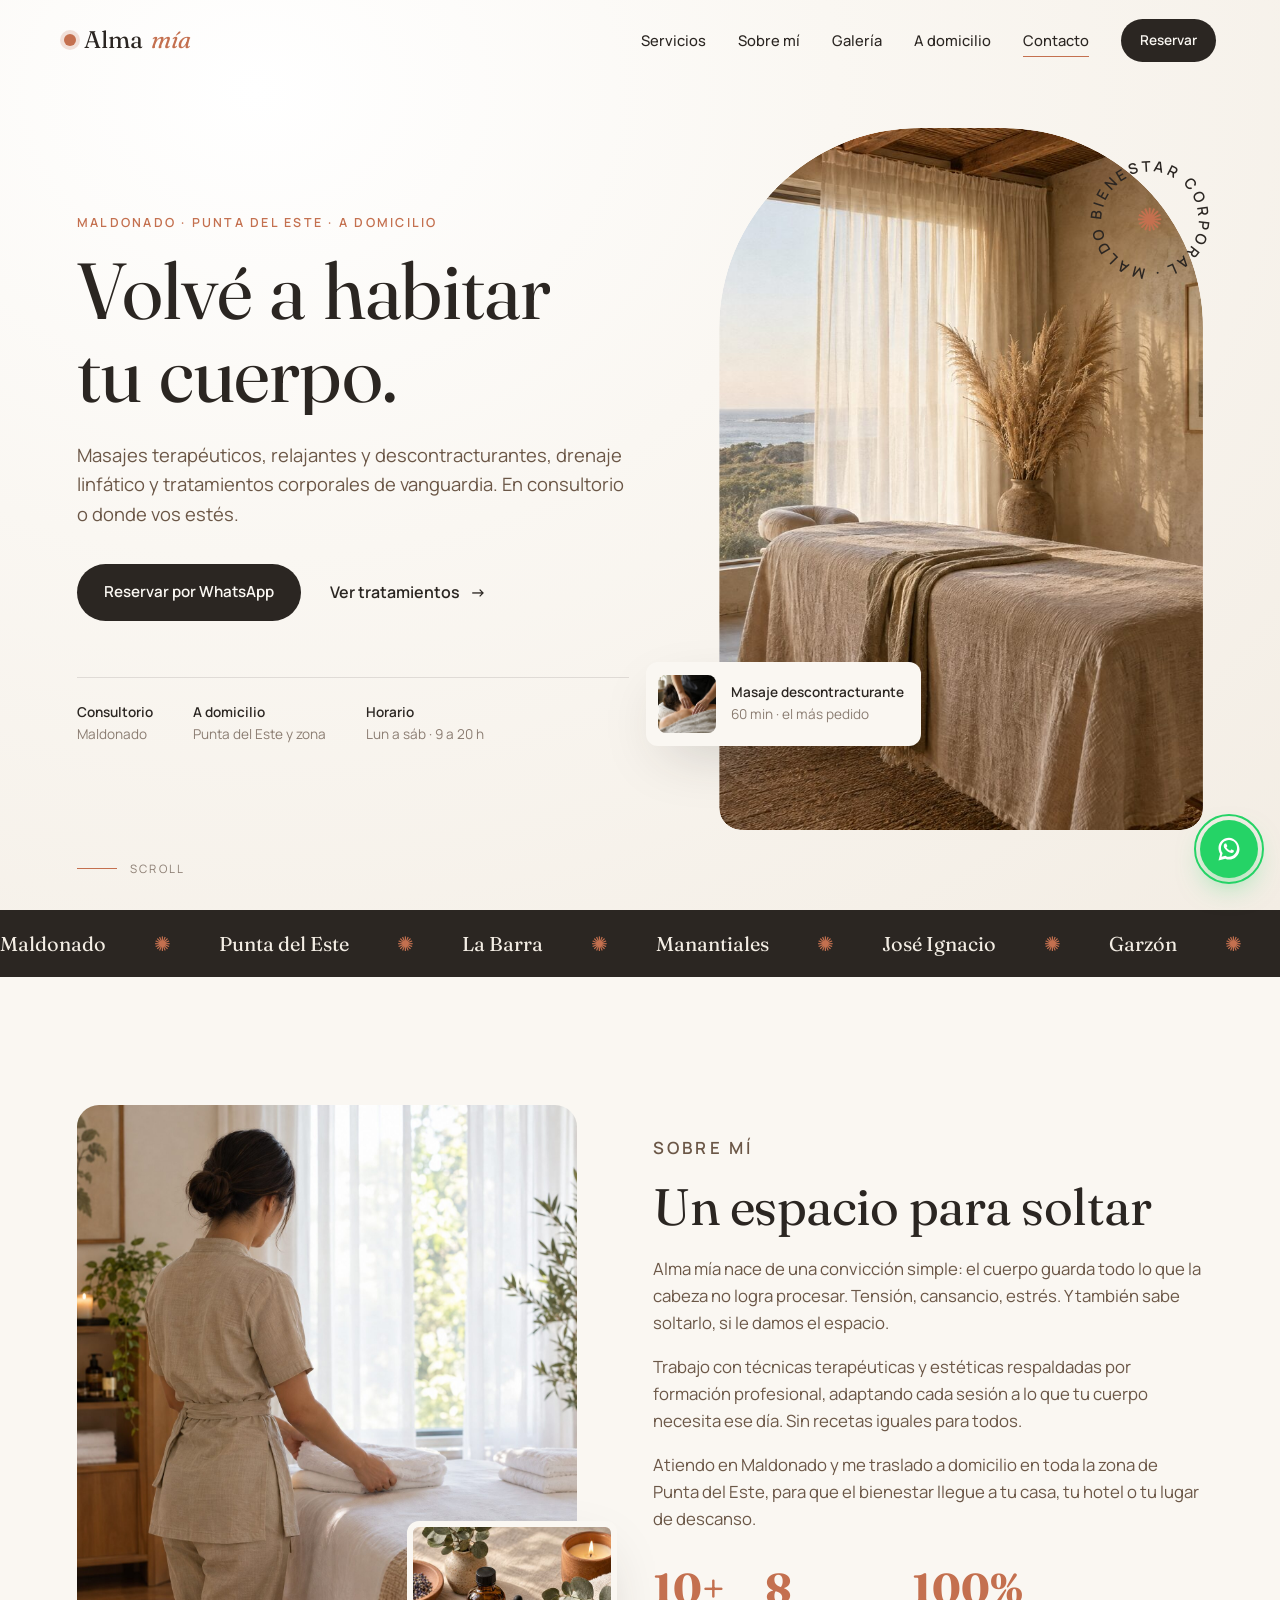
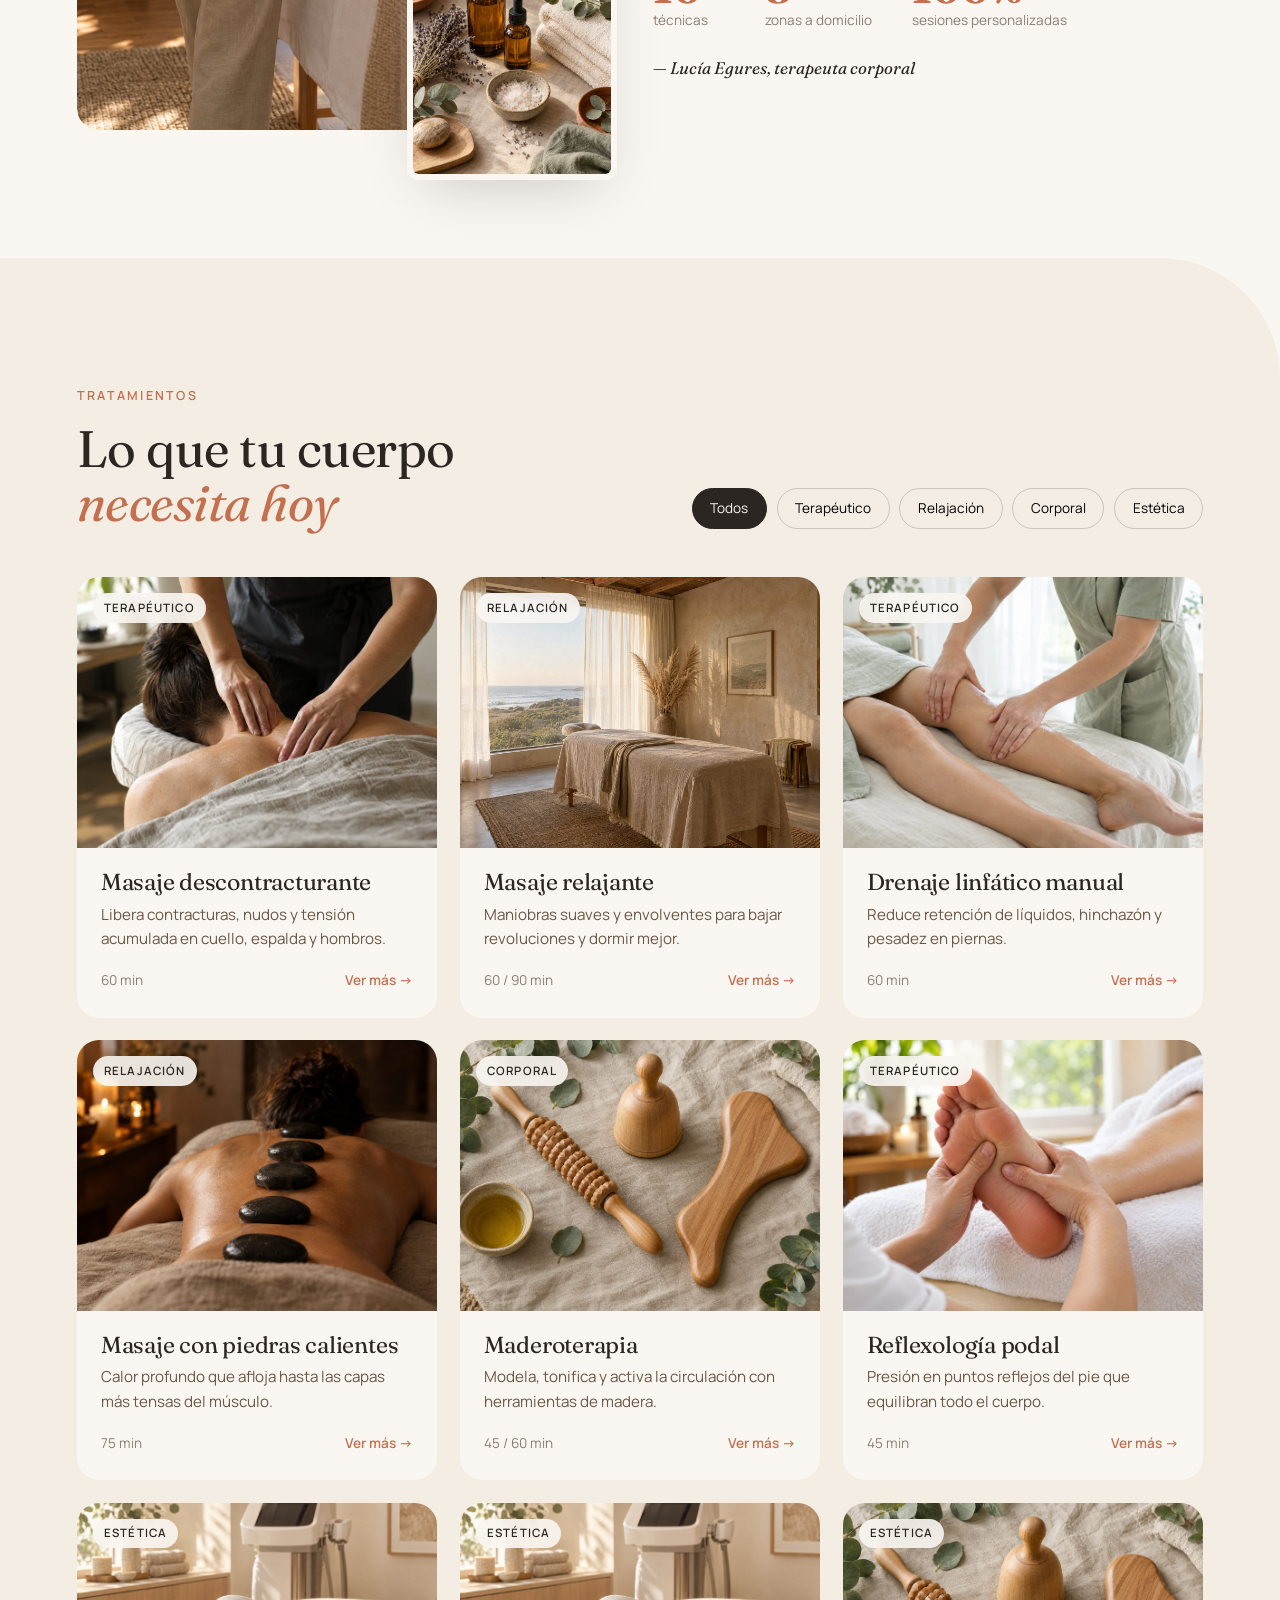
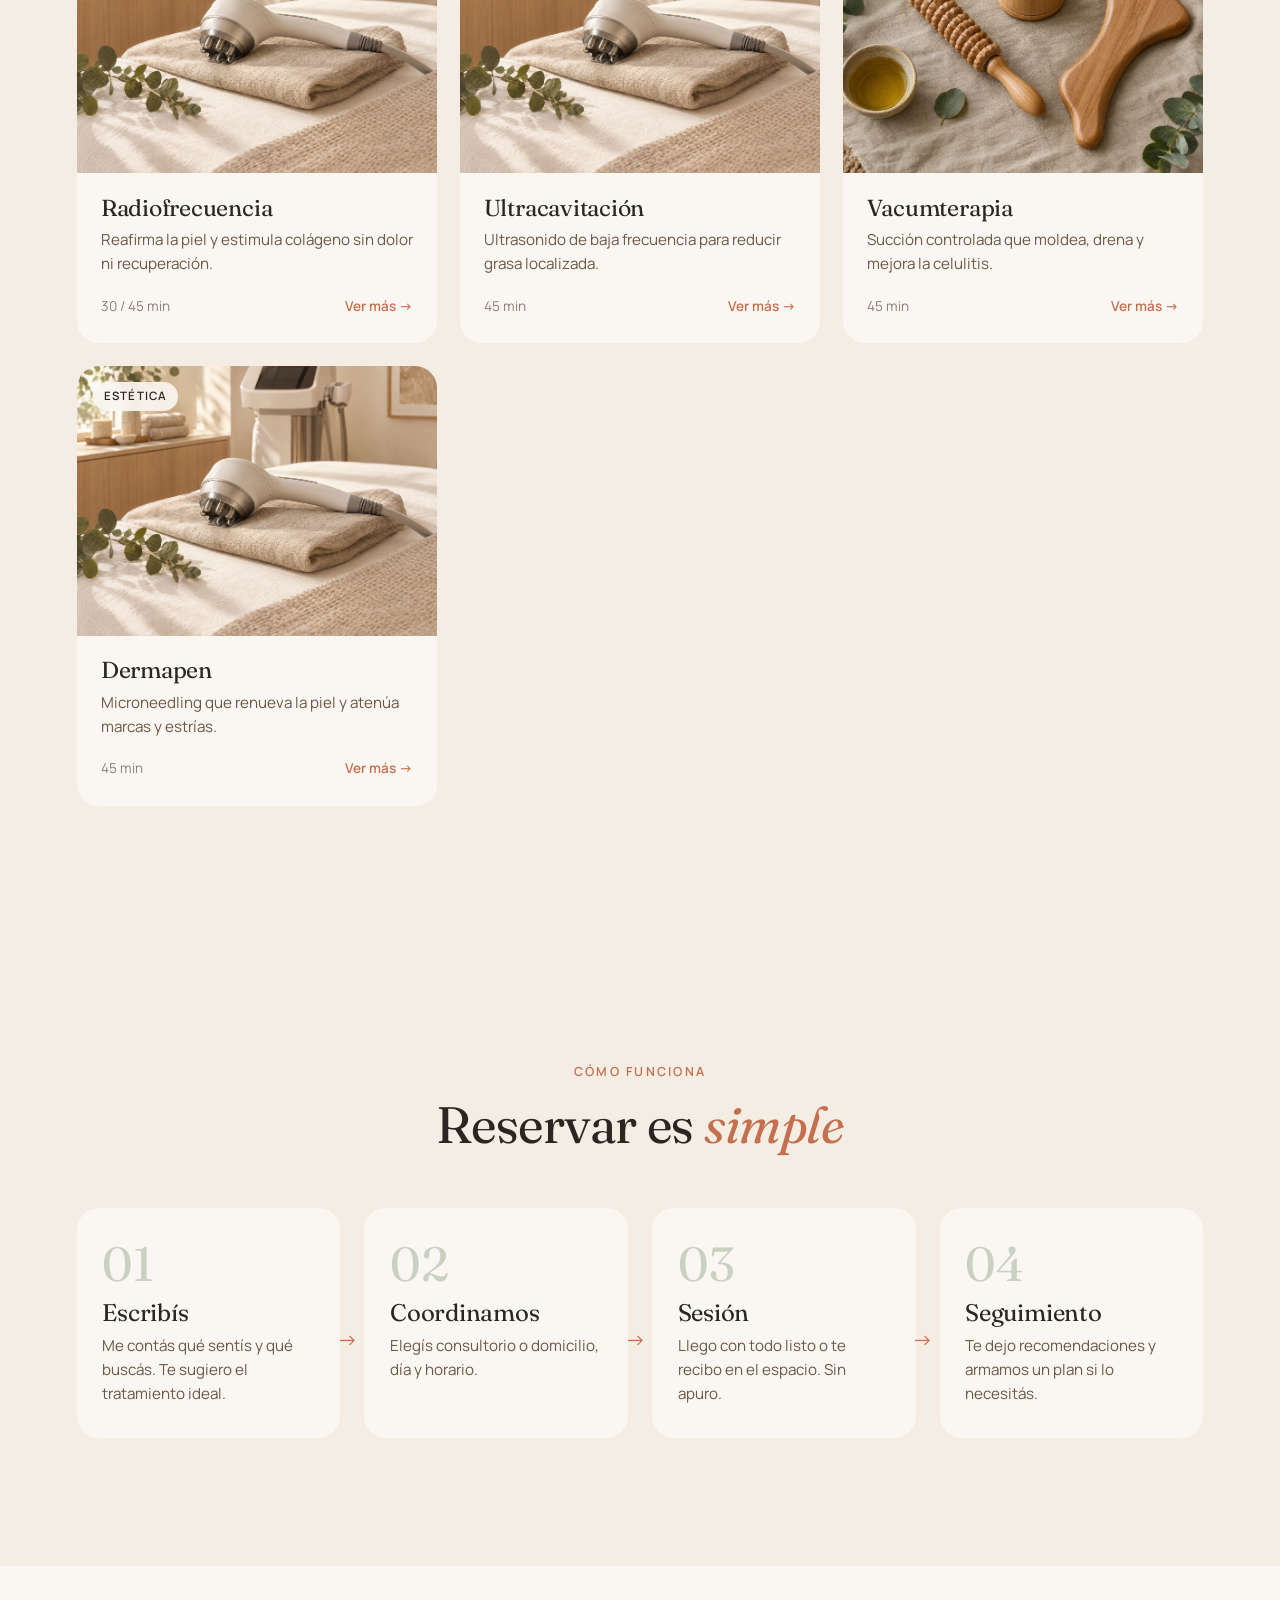
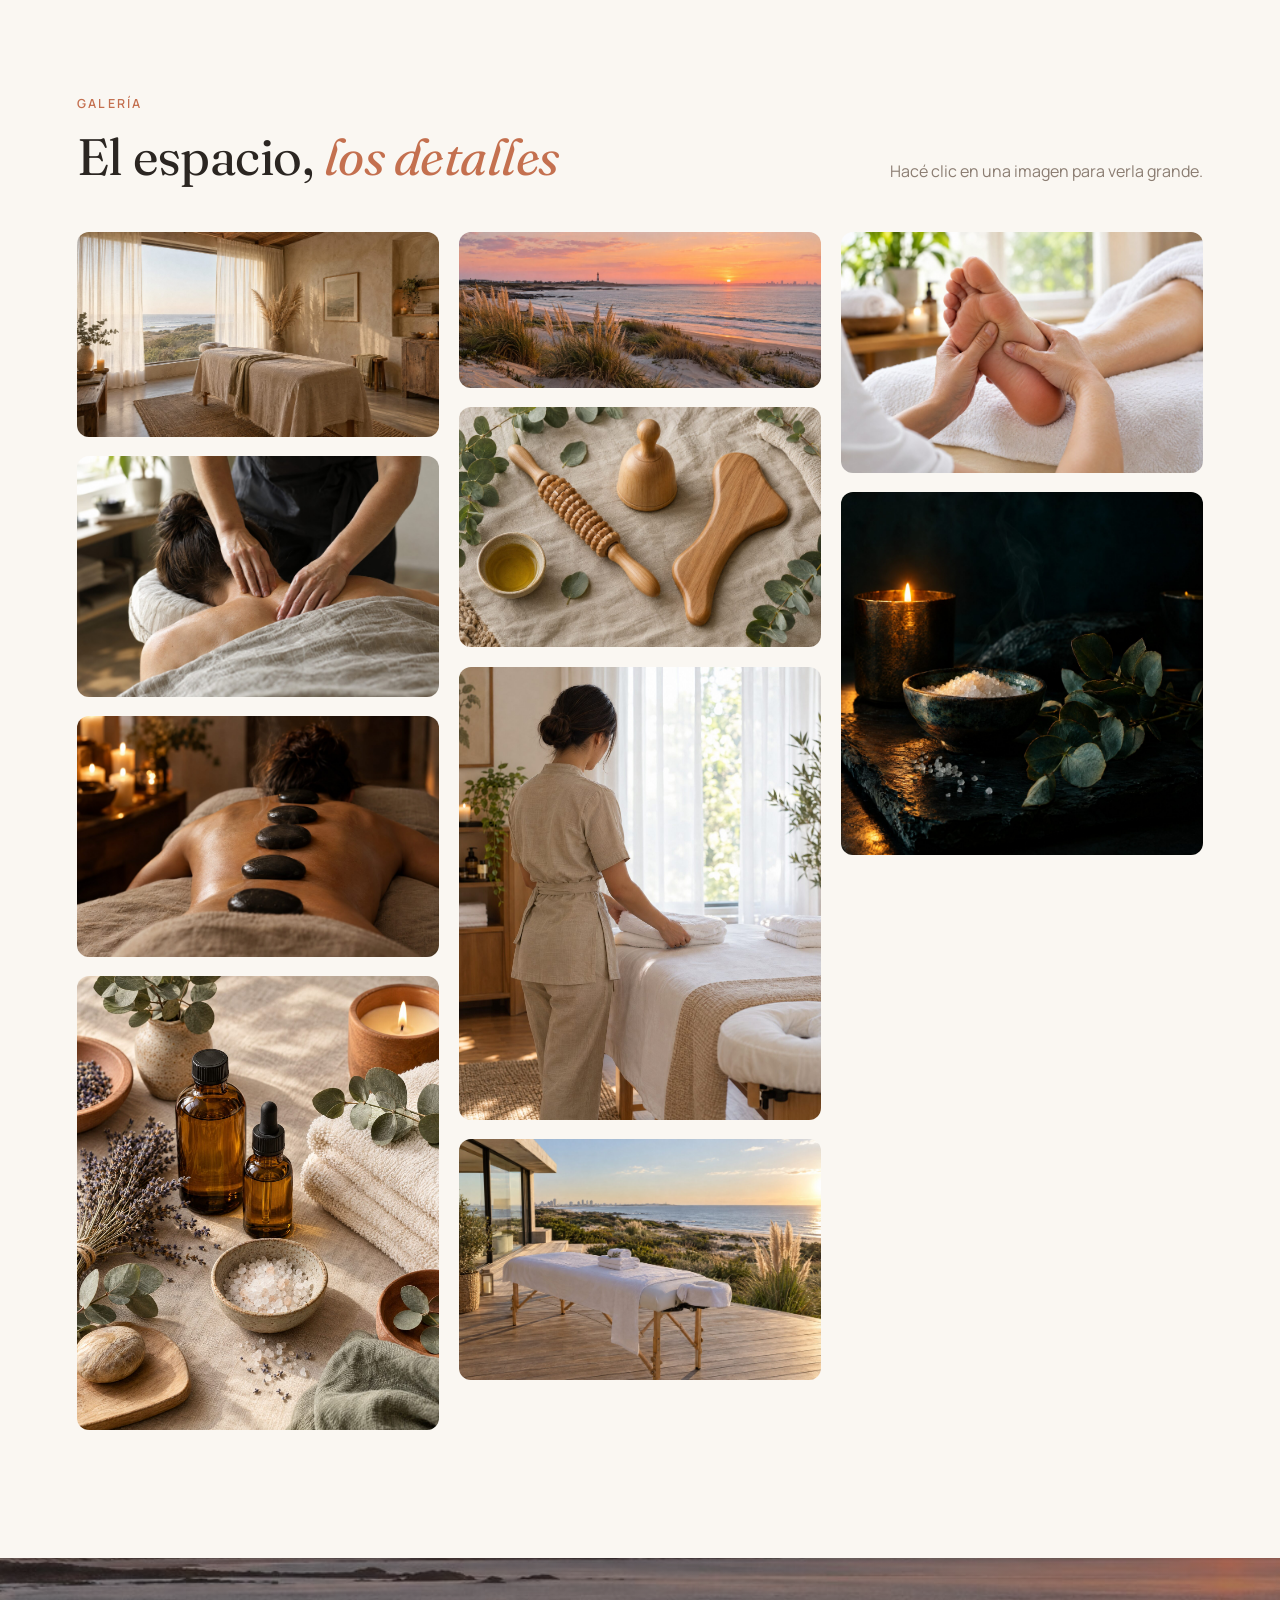
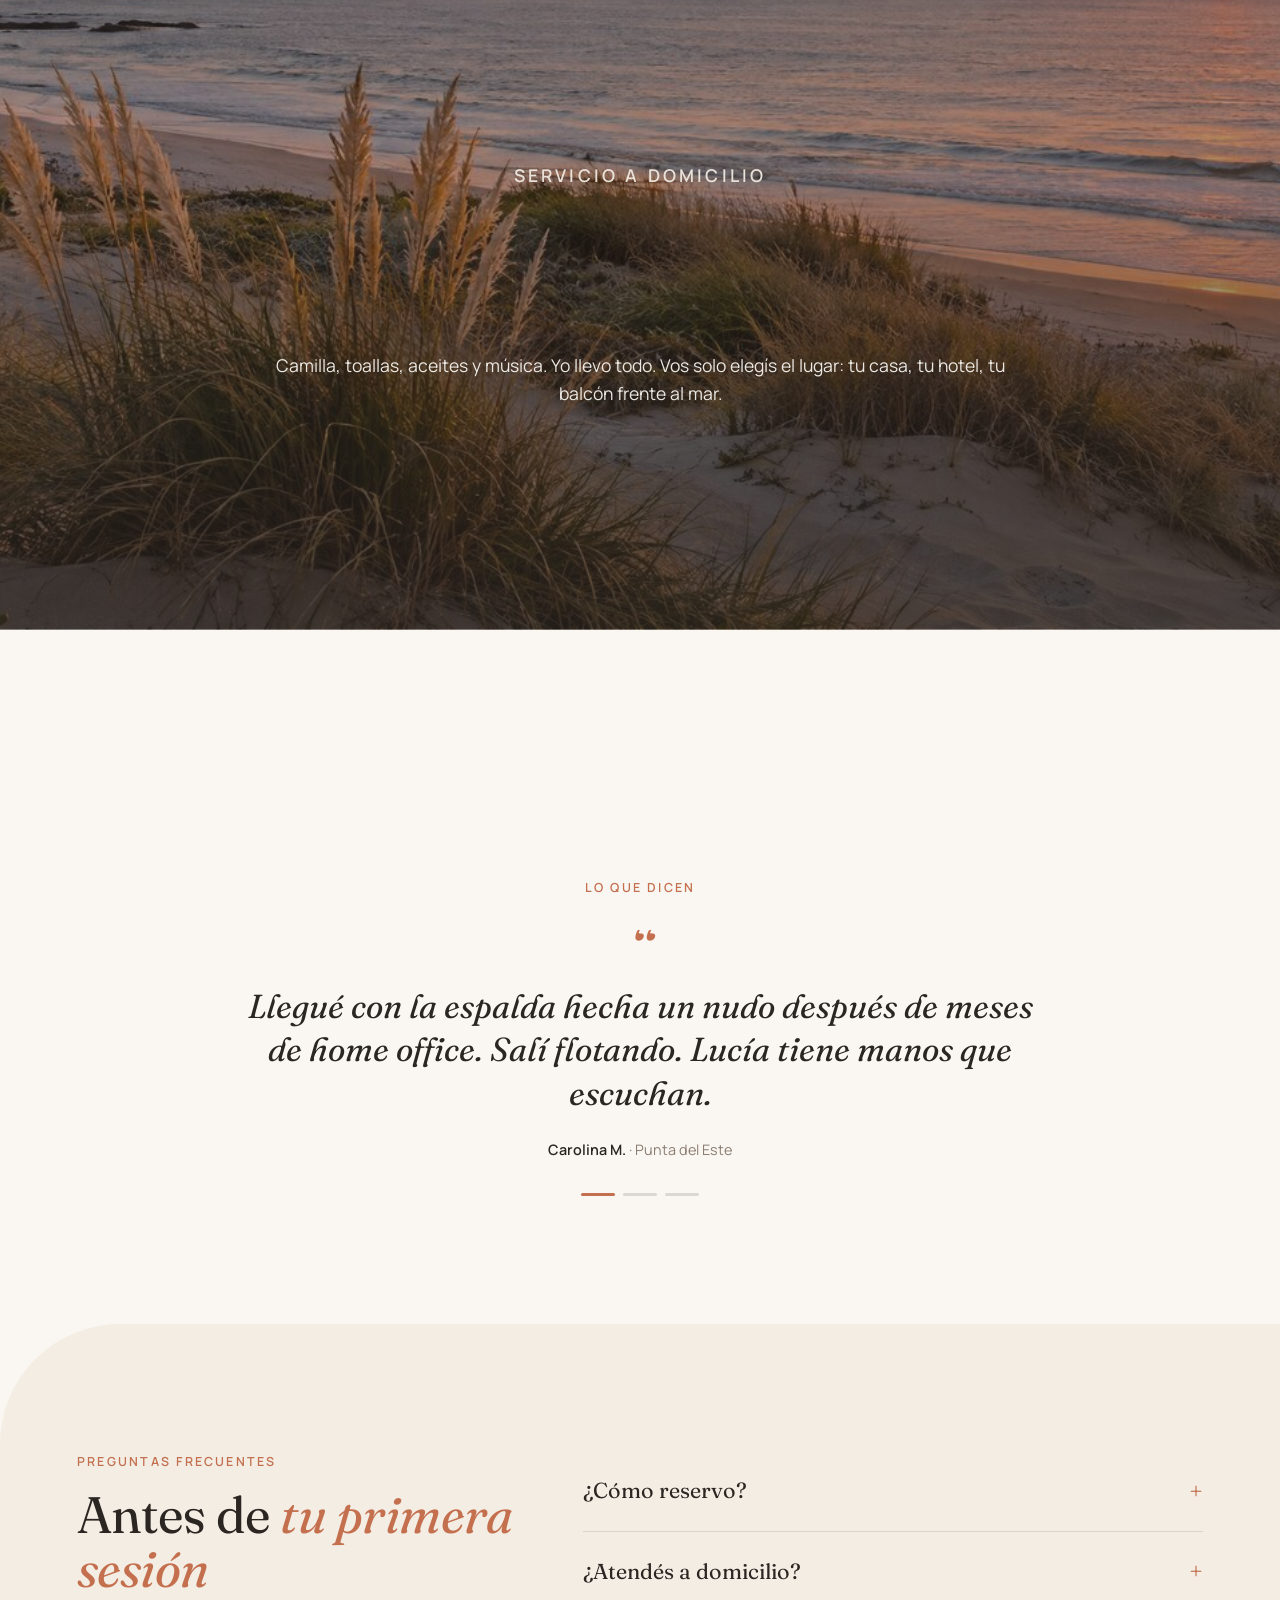
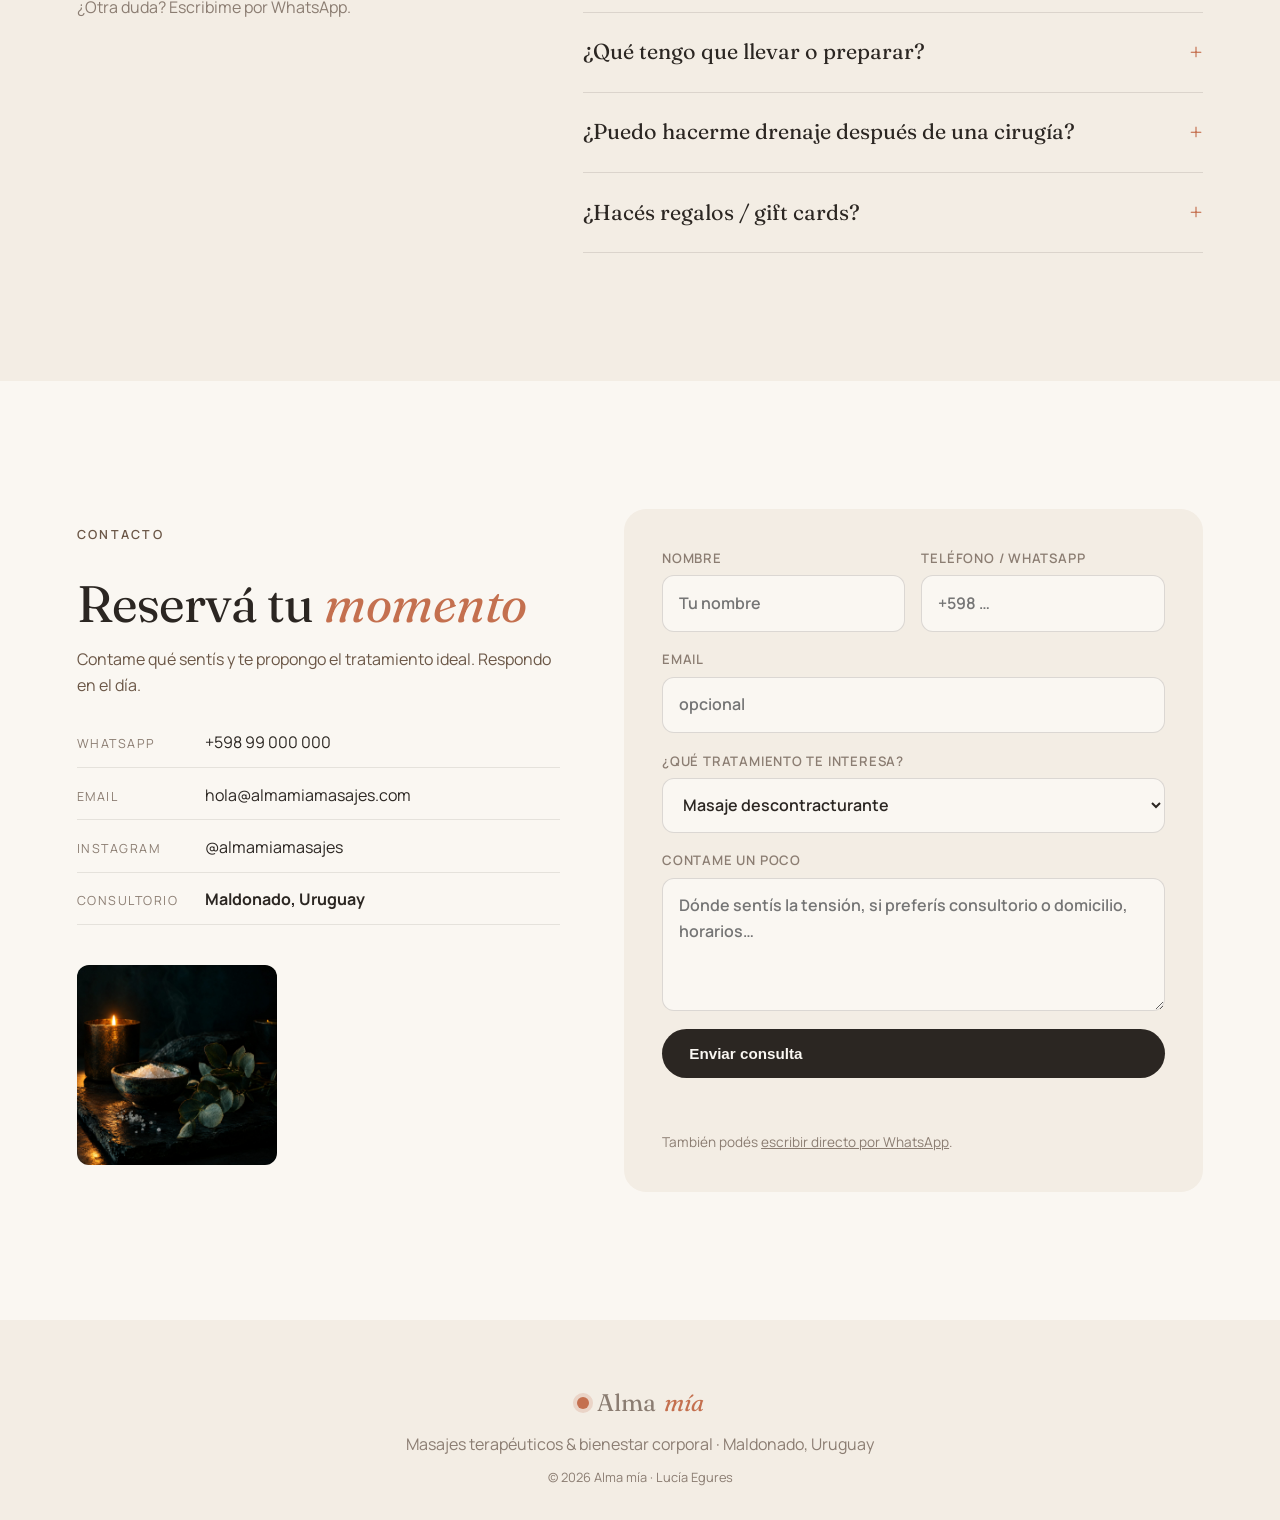
==== v1/index.html @ b92bb2dc "v1 Arena & Sal + lógica compartida Co-Authored-By: Claude Fable 5.1 <noreply@anthropic.com> Claude-S" ====
<!doctype html>
<html lang="es">
<head>
<meta charset="utf-8">
<meta name="viewport" content="width=device-width, initial-scale=1">
<title>Alma mía · Masajes terapéuticos en Maldonado y Punta del Este</title>
<meta name="description" content="Masajes terapéuticos, relajantes y descontracturantes, drenaje linfático, maderoterapia y tratamientos corporales en Maldonado. Atención a domicilio en Punta del Este.">
<meta property="og:title" content="Alma mía · Masajes terapéuticos">
<meta property="og:description" content="Volvé a habitar tu cuerpo. Masajes y bienestar corporal en Maldonado y Punta del Este.">
<meta property="og:image" content="../assets/img/room.jpg">
<link rel="icon" href="data:image/svg+xml,<svg xmlns='http://www.w3.org/2000/svg' viewBox='0 0 32 32'><circle cx='16' cy='16' r='14' fill='%23C4704F'/><path d='M10 20c3-8 9-8 12 0' stroke='%23FAF7F2' stroke-width='2.2' fill='none' stroke-linecap='round'/></svg>">
<link rel="preconnect" href="https://fonts.googleapis.com">
<link rel="preconnect" href="https://fonts.gstatic.com" crossorigin>
<link href="https://fonts.googleapis.com/css2?family=Fraunces:ital,opsz,wght@0,9..144,300;0,9..144,400;0,9..144,500;1,9..144,300;1,9..144,400&family=Manrope:wght@300;400;500;600&display=swap" rel="stylesheet">
<link rel="stylesheet" href="style.css">
</head>
<body>

<!-- ============ NAV ============ -->
<header class="nav" data-nav>
  <a href="#inicio" class="logo"><span class="logo-mark"></span>Alma <em>mía</em></a>
  <nav class="menu" data-menu>
    <a href="#servicios">Servicios</a>
    <a href="#sobre">Sobre mí</a>
    <a href="#galeria">Galería</a>
    <a href="#domicilio">A domicilio</a>
    <a href="#contacto">Contacto</a>
    <a class="btn btn-sm" data-wa>Reservar</a>
  </nav>
  <button class="burger" data-burger aria-label="Menú" aria-expanded="false"><span></span><span></span></button>
</header>

<!-- ============ HERO ============ -->
<section class="hero" id="inicio">
  <div class="hero-text">
    <p class="kicker" data-reveal id="hero-kicker"></p>
    <h1 class="split" id="hero-title"></h1>
    <p class="lead" data-reveal data-delay="400" id="hero-sub"></p>
    <div class="hero-cta" data-reveal data-delay="550">
      <a class="btn" data-wa>Reservar por WhatsApp</a>
      <a class="link-arrow" href="#servicios">Ver tratamientos</a>
    </div>
    <div class="hero-meta" data-reveal data-delay="700">
      <div><strong>Consultorio</strong><span>Maldonado</span></div>
      <div><strong>A domicilio</strong><span>Punta del Este y zona</span></div>
      <div><strong>Horario</strong><span>Lun a sáb · 9 a 20 h</span></div>
    </div>
  </div>
  <div class="hero-visual">
    <div class="hero-img" data-parallax="0.12"><img src="../assets/img/room.jpg" alt="Sala de masajes con luz natural"></div>
    <div class="hero-card" data-parallax="-0.08">
      <img src="../assets/img/hands-sm.jpg" alt="">
      <div><b>Masaje descontracturante</b><span>60 min · el más pedido</span></div>
    </div>
    <div class="hero-badge" data-parallax="0.2">
      <svg viewBox="0 0 100 100"><path id="circ" d="M50,50 m-38,0 a38,38 0 1,1 76,0 a38,38 0 1,1 -76,0" fill="none"/><text><textPath href="#circ">bienestar corporal · maldonado · punta del este · </textPath></text></svg>
      <span>✺</span>
    </div>
  </div>
  <a href="#zonas" class="scroll-hint"><span></span>scroll</a>
</section>

<!-- ============ MARQUEE ZONAS ============ -->
<div class="marquee" id="zonas" aria-hidden="true"><div class="track" id="marquee-track"></div></div>

<!-- ============ SOBRE ============ -->
<section class="about section" id="sobre">
  <div class="about-img" data-reveal>
    <img src="../assets/img/therapist.jpg" alt="Lucía preparando la sesión">
    <figure class="about-mini" data-reveal data-delay="200"><img src="../assets/img/oils-sm.jpg" alt=""></figure>
  </div>
  <div class="about-text">
    <p class="kicker" data-reveal>Sobre mí</p>
    <h2 data-reveal id="about-title"></h2>
    <div id="about-body"></div>
    <div class="stats" id="about-stats"></div>
    <p class="sign" data-reveal>— Lucía Egures, terapeuta corporal</p>
  </div>
</section>

<!-- ============ SERVICIOS ============ -->
<section class="services section" id="servicios">
  <div class="section-head">
    <div>
      <p class="kicker" data-reveal>Tratamientos</p>
      <h2 data-reveal>Lo que tu cuerpo<br><em>necesita hoy</em></h2>
    </div>
    <div class="chips" id="chips" data-reveal></div>
  </div>
  <div class="grid" id="services-grid"></div>
</section>

<!-- ============ PROCESO ============ -->
<section class="process section">
  <p class="kicker center" data-reveal>Cómo funciona</p>
  <h2 class="center" data-reveal>Reservar es <em>simple</em></h2>
  <ol class="steps" id="steps"></ol>
</section>

<!-- ============ GALERÍA ============ -->
<section class="gallery section" id="galeria">
  <div class="section-head">
    <div>
      <p class="kicker" data-reveal>Galería</p>
      <h2 data-reveal>El espacio, <em>los detalles</em></h2>
    </div>
    <p class="muted" data-reveal>Hacé clic en una imagen para verla grande.</p>
  </div>
  <div class="masonry" id="masonry"></div>
</section>

<!-- ============ DOMICILIO ============ -->
<section class="home section-full" id="domicilio">
  <div class="home-bg" data-parallax="0.25"><img src="../assets/img/coast.jpg" alt=""></div>
  <div class="home-content">
    <p class="kicker light" data-reveal>Servicio a domicilio</p>
    <h2 data-reveal>El bienestar<br>llega a tu puerta</h2>
    <p data-reveal data-delay="150">Camilla, toallas, aceites y música. Yo llevo todo. Vos solo elegís el lugar: tu casa, tu hotel, tu balcón frente al mar.</p>
    <ul class="zones" id="zones"></ul>
    <a class="btn btn-light" data-reveal data-delay="300" data-wa="Hola Lucía, quiero coordinar una sesión a domicilio.">Coordinar a domicilio</a>
  </div>
</section>

<!-- ============ TESTIMONIOS ============ -->
<section class="testi section">
  <p class="kicker center" data-reveal>Lo que dicen</p>
  <div class="testi-slider" id="testi">
    <div class="testi-track"></div>
    <div class="testi-dots"></div>
  </div>
</section>

<!-- ============ FAQ ============ -->
<section class="faq section">
  <div class="faq-head">
    <p class="kicker" data-reveal>Preguntas frecuentes</p>
    <h2 data-reveal>Antes de <em>tu primera sesión</em></h2>
    <p class="muted" data-reveal>¿Otra duda? <a data-wa>Escribime por WhatsApp</a>.</p>
  </div>
  <div class="accordion" id="faq"></div>
</section>

<!-- ============ CONTACTO ============ -->
<section class="contact section" id="contacto">
  <div class="contact-info">
    <p class="kicker" data-reveal>Contacto</p>
    <h2 data-reveal>Reservá tu <em>momento</em></h2>
    <p data-reveal>Contame qué sentís y te propongo el tratamiento ideal. Respondo en el día.</p>
    <ul class="contact-list" data-reveal>
      <li><span>WhatsApp</span><a data-tel></a></li>
      <li><span>Email</span><a data-mail></a></li>
      <li><span>Instagram</span><a data-ig>@almamiamasajes</a></li>
      <li><span>Consultorio</span><b>Maldonado, Uruguay</b></li>
    </ul>
    <img class="contact-img" src="../assets/img/candle.jpg" alt="" data-reveal>
  </div>
  <form class="form" data-form data-reveal novalidate>
    <div class="row">
      <label>Nombre<input name="nombre" required placeholder="Tu nombre"></label>
      <label>Teléfono / WhatsApp<input name="telefono" required placeholder="+598 …"></label>
    </div>
    <label>Email<input name="email" type="email" placeholder="opcional"></label>
    <label>¿Qué tratamiento te interesa?<select name="servicio"></select></label>
    <label>Contame un poco<textarea name="mensaje" rows="4" placeholder="Dónde sentís la tensión, si preferís consultorio o domicilio, horarios…"></textarea></label>
    <input type="checkbox" name="botcheck" class="hidden" tabindex="-1" autocomplete="off">
    <button class="btn" type="submit">Enviar consulta</button>
    <p class="form-status" data-status></p>
    <p class="form-note">También podés <a data-wa>escribir directo por WhatsApp</a>.</p>
  </form>
</section>

<footer class="footer">
  <a href="#inicio" class="logo"><span class="logo-mark"></span>Alma <em>mía</em></a>
  <p>Masajes terapéuticos & bienestar corporal · Maldonado, Uruguay</p>
  <p class="small">© <span data-year></span> Alma mía · Lucía Egures</p>
</footer>

<!-- Modal servicio -->
<div class="modal" id="modal" aria-hidden="true">
  <div class="modal-box">
    <button class="modal-close" aria-label="Cerrar">&times;</button>
    <img id="m-img" alt="">
    <div class="modal-body">
      <p class="kicker" id="m-cat"></p>
      <h3 id="m-name"></h3>
      <p id="m-long"></p>
      <p class="muted" id="m-dur"></p>
      <a class="btn" id="m-wa" target="_blank" rel="noopener">Reservar este tratamiento</a>
    </div>
  </div>
</div>

<script>window.ALMA_BASE = "../";</script>
<script src="../shared/content.js"></script>
<script src="../shared/common.js"></script>
<script src="app.js"></script>
</body>
</html>
---- v1/style.css ----
/* ===== ALMA MÍA · v1 "Arena & Sal" · cálido, orgánico, editorial ===== */
:root{
  --sand:#F3EDE4; --cream:#FAF7F2; --paper:#EFE6D9;
  --terra:#C4704F; --terra-d:#A85A3C; --sage:#7E8F7A; --sage-l:#C9D1C2;
  --ink:#2B2622; --brown:#6B5747; --muted:#8B7D72;
  --serif:"Fraunces",Georgia,serif; --sans:"Manrope",system-ui,sans-serif;
  --r:22px; --r-sm:12px; --shadow:0 20px 60px -20px rgba(43,38,34,.25);
  --ease:cubic-bezier(.22,1,.36,1);
}
*{box-sizing:border-box;margin:0;padding:0}
html{scroll-behavior:smooth}
body{font-family:var(--sans);color:var(--ink);background:var(--cream);line-height:1.6;font-weight:400;-webkit-font-smoothing:antialiased;overflow-x:hidden}
body.no-scroll{overflow:hidden}
img{display:block;max-width:100%}
a{color:inherit;text-decoration:none}
h1,h2,h3{font-family:var(--serif);font-weight:400;line-height:1.05;letter-spacing:-.01em}
h1{font-size:clamp(2.6rem,6.2vw,5.4rem)}
h2{font-size:clamp(2rem,4vw,3.4rem)}
h3{font-size:1.5rem}
em{font-style:italic;color:var(--terra)}
.kicker{font-size:.78rem;letter-spacing:.18em;text-transform:uppercase;color:var(--terra);font-weight:600;margin-bottom:1rem}
.kicker.light{color:var(--sand)}
.center{text-align:center}
.muted{color:var(--muted)}
.hidden{display:none!important}
.section{padding:clamp(5rem,10vw,9rem) clamp(1.25rem,6vw,7rem)}
.section-head{display:flex;justify-content:space-between;align-items:flex-end;gap:2rem;flex-wrap:wrap;margin-bottom:3rem}

/* reveal */
[data-reveal]{opacity:0;transform:translateY(28px);transition:opacity .9s var(--ease),transform .9s var(--ease)}
[data-reveal].in{opacity:1;transform:none}

/* botones */
.btn{display:inline-flex;align-items:center;gap:.6rem;background:var(--ink);color:var(--cream);padding:1rem 1.7rem;border-radius:999px;font-weight:600;font-size:.95rem;border:0;cursor:pointer;transition:transform .4s var(--ease),background .3s;position:relative;overflow:hidden}
.btn::after{content:"";position:absolute;inset:0;background:var(--terra);transform:translateY(101%);transition:transform .45s var(--ease);z-index:-1}
.btn{z-index:0}
.btn:hover{transform:translateY(-2px)}
.btn:hover::after{transform:none}
.btn-sm{padding:.65rem 1.2rem;font-size:.85rem}
.btn-light{background:var(--cream);color:var(--ink)}
.btn-light::after{background:var(--sand)}
.link-arrow{font-weight:600;position:relative;padding-right:1.6rem}
.link-arrow::after{content:"→";position:absolute;right:0;transition:transform .3s}
.link-arrow:hover::after{transform:translateX(6px)}

/* nav */
.nav{position:fixed;top:0;left:0;right:0;z-index:50;display:flex;align-items:center;justify-content:space-between;padding:1.2rem clamp(1.25rem,5vw,4rem);transition:background .4s,padding .4s,box-shadow .4s}
.nav.scrolled{background:rgba(250,247,242,.85);backdrop-filter:blur(14px);padding:.8rem clamp(1.25rem,5vw,4rem);box-shadow:0 1px 0 rgba(43,38,34,.06)}
.logo{font-family:var(--serif);font-size:1.5rem;display:flex;align-items:center;gap:.5rem}
.logo em{color:var(--terra)}
.logo-mark{width:12px;height:12px;border-radius:50%;background:var(--terra);display:inline-block;box-shadow:0 0 0 4px rgba(196,112,79,.2)}
.menu{display:flex;gap:2rem;align-items:center;font-size:.92rem;font-weight:500}
.menu a:not(.btn){position:relative;padding:.2rem 0}
.menu a:not(.btn)::after{content:"";position:absolute;left:0;bottom:-2px;height:1px;width:100%;background:var(--terra);transform:scaleX(0);transform-origin:right;transition:transform .4s var(--ease)}
.menu a:not(.btn):hover::after,.menu a.active::after{transform:scaleX(1);transform-origin:left}
.burger{display:none;width:44px;height:44px;border:0;background:0;cursor:pointer;flex-direction:column;gap:6px;align-items:center;justify-content:center}
.burger span{width:24px;height:2px;background:var(--ink);transition:.3s}
.burger.open span:first-child{transform:translateY(4px) rotate(45deg)}
.burger.open span:last-child{transform:translateY(-4px) rotate(-45deg)}

/* hero */
.hero{min-height:100vh;display:grid;grid-template-columns:1.05fr 1fr;align-items:center;gap:3rem;padding:8rem clamp(1.25rem,6vw,7rem) 5rem;position:relative;background:radial-gradient(ellipse at 20% 10%,#fff 0,var(--cream) 40%,var(--sand) 100%)}
.hero-text .lead{font-size:1.15rem;color:var(--brown);max-width:36rem;margin:1.6rem 0 2.2rem}
.hero-cta{display:flex;gap:1.8rem;align-items:center;flex-wrap:wrap}
.hero-meta{display:flex;gap:2.5rem;margin-top:3.5rem;padding-top:1.5rem;border-top:1px solid rgba(43,38,34,.12);flex-wrap:wrap}
.hero-meta div{display:flex;flex-direction:column;font-size:.85rem;color:var(--muted)}
.hero-meta strong{color:var(--ink);font-weight:600}
/* split text */
.split .w{display:inline-block;overflow:hidden;vertical-align:bottom;margin-right:.22em}
.split .w span{display:inline-block;transform:translateY(110%);animation:up 1s var(--ease) forwards}
@keyframes up{to{transform:none}}
.hero-visual{position:relative;height:min(78vh,720px)}
.hero-img{position:absolute;inset:0 0 0 8%;border-radius:200px 200px var(--r) var(--r);overflow:hidden;box-shadow:var(--shadow);animation:fade 1.4s var(--ease) both}
.hero-img img{width:100%;height:100%;object-fit:cover;transform:scale(1.08);animation:zoom 2.4s var(--ease) forwards}
@keyframes zoom{to{transform:scale(1)}}
@keyframes fade{from{opacity:0;clip-path:inset(0 0 100% 0 round 200px)}to{opacity:1;clip-path:inset(0 round 200px 200px 22px 22px)}}
.hero-card{position:absolute;left:-6%;bottom:12%;background:var(--cream);padding:.8rem 1.1rem .8rem .8rem;border-radius:var(--r-sm);display:flex;gap:.9rem;align-items:center;box-shadow:var(--shadow);animation:floaty 6s ease-in-out infinite;font-size:.85rem}
.hero-card img{width:58px;height:58px;object-fit:cover;border-radius:8px}
.hero-card b{display:block;font-weight:600}
.hero-card span{color:var(--muted)}
@keyframes floaty{0%,100%{translate:0 0}50%{translate:0 -10px}}
.hero-badge{position:absolute;right:-2%;top:4%;width:128px;height:128px;display:grid;place-items:center}
.hero-badge svg{position:absolute;inset:0;animation:spin 18s linear infinite;fill:var(--ink)}
.hero-badge text{font-size:11.5px;letter-spacing:.2em;text-transform:uppercase;font-family:var(--sans);font-weight:600}
.hero-badge span{font-size:2rem;color:var(--terra)}
@keyframes spin{to{transform:rotate(360deg)}}
.scroll-hint{position:absolute;left:clamp(1.25rem,6vw,7rem);bottom:2rem;font-size:.72rem;letter-spacing:.2em;text-transform:uppercase;color:var(--muted);display:flex;align-items:center;gap:.8rem}
.scroll-hint span{width:40px;height:1px;background:var(--muted);position:relative;overflow:hidden}
.scroll-hint span::after{content:"";position:absolute;inset:0;background:var(--terra);animation:line 2s infinite}
@keyframes line{from{transform:translateX(-100%)}to{transform:translateX(100%)}}

/* marquee */
.marquee{overflow:hidden;background:var(--ink);color:var(--sand);padding:1.1rem 0;font-family:var(--serif);font-size:1.25rem;white-space:nowrap}
.track{display:inline-flex;gap:3rem;animation:marq 32s linear infinite}
.track span::after{content:"✺";margin-left:3rem;color:var(--terra)}
@keyframes marq{to{transform:translateX(-50%)}}

/* about */
.about{display:grid;grid-template-columns:1fr 1.1fr;gap:clamp(2rem,6vw,6rem);align-items:center}
.about-img{position:relative}
.about-img>img{border-radius:var(--r);aspect-ratio:4/5;object-fit:cover;width:100%}
.about-mini{position:absolute;right:-8%;bottom:-8%;width:42%;border-radius:var(--r-sm);overflow:hidden;box-shadow:var(--shadow);border:6px solid var(--cream)}
.about-mini img{aspect-ratio:4/5;object-fit:cover}
.about-text p{color:var(--brown);margin-bottom:1.1rem;font-size:1.05rem}
.about-text h2{margin-bottom:1.4rem}
.stats{display:flex;gap:2.5rem;margin:2.2rem 0 1.5rem;flex-wrap:wrap}
.stats div{display:flex;flex-direction:column}
.stats b{font-family:var(--serif);font-size:2.6rem;color:var(--terra);line-height:1}
.stats span{font-size:.85rem;color:var(--muted)}
.sign{font-family:var(--serif);font-style:italic;color:var(--ink)!important;font-size:1.1rem}

/* services */
.services{background:var(--sand);border-radius:0 120px 0 0}
.chips{display:flex;gap:.6rem;flex-wrap:wrap}
.chip{border:1px solid rgba(43,38,34,.2);background:transparent;padding:.55rem 1.1rem;border-radius:999px;font:inherit;font-size:.85rem;cursor:pointer;transition:.3s}
.chip:hover{border-color:var(--ink)}
.chip.active{background:var(--ink);color:var(--cream);border-color:var(--ink)}
.grid{display:grid;grid-template-columns:repeat(auto-fill,minmax(280px,1fr));gap:1.4rem}
.card{background:var(--cream);border-radius:var(--r);overflow:hidden;cursor:pointer;transition:transform .5s var(--ease),box-shadow .5s,opacity .4s;position:relative}
.card:hover{transform:translateY(-6px);box-shadow:var(--shadow)}
.card.hide{display:none}
.card-img{aspect-ratio:4/3;overflow:hidden;position:relative}
.card-img img{width:100%;height:100%;object-fit:cover;transition:transform .8s var(--ease)}
.card:hover .card-img img{transform:scale(1.06)}
.card-img .tag{position:absolute;top:1rem;left:1rem;background:rgba(250,247,242,.9);backdrop-filter:blur(6px);font-size:.72rem;letter-spacing:.1em;text-transform:uppercase;padding:.35rem .7rem;border-radius:999px;font-weight:600}
.card-body{padding:1.4rem 1.5rem 1.6rem}
.card-body h3{margin-bottom:.5rem;font-size:1.45rem}
.card-body p{color:var(--brown);font-size:.95rem}
.card-foot{display:flex;justify-content:space-between;align-items:center;margin-top:1.2rem;font-size:.85rem;color:var(--muted)}
.card-foot b{color:var(--terra);font-weight:600;transition:transform .3s;display:inline-block}
.card:hover .card-foot b{transform:translateX(4px)}

/* process */
.process{background:var(--sand)}
.steps{list-style:none;display:grid;grid-template-columns:repeat(4,1fr);gap:1.5rem;margin-top:3.5rem;counter-reset:s}
.steps li{position:relative;padding:2rem 1.6rem;background:var(--cream);border-radius:var(--r);transition:.5s var(--ease)}
.steps li:hover{transform:translateY(-6px)}
.steps .n{font-family:var(--serif);font-size:3rem;color:var(--sage-l);line-height:1}
.steps h3{margin:.8rem 0 .5rem}
.steps p{color:var(--brown);font-size:.95rem}
.steps li::after{content:"→";position:absolute;right:-1.1rem;top:50%;color:var(--terra);font-size:1.3rem}
.steps li:last-child::after{display:none}

/* gallery */
.masonry{columns:3;column-gap:1.2rem}
.masonry figure{break-inside:avoid;margin:0 0 1.2rem;border-radius:var(--r-sm);overflow:hidden;position:relative;cursor:zoom-in}
.masonry img{width:100%;transition:transform .8s var(--ease),filter .5s}
.masonry figure:hover img{transform:scale(1.04)}
.masonry figcaption{position:absolute;inset:auto 0 0 0;padding:1.6rem 1.2rem .9rem;background:linear-gradient(transparent,rgba(43,38,34,.6));color:var(--cream);font-size:.85rem;opacity:0;transition:.4s;transform:translateY(8px)}
.masonry figure:hover figcaption{opacity:1;transform:none}

/* domicilio */
.section-full{position:relative;min-height:88vh;display:grid;place-items:center;overflow:hidden;color:var(--cream);text-align:center;padding:6rem 1.25rem}
.home-bg{position:absolute;inset:-15% 0;z-index:0}
.home-bg img{width:100%;height:100%;object-fit:cover}
.home-bg::after{content:"";position:absolute;inset:0;background:linear-gradient(180deg,rgba(43,38,34,.55),rgba(43,38,34,.35) 50%,rgba(43,38,34,.7))}
.home-content{position:relative;z-index:1;max-width:46rem}
.home-content p{font-size:1.1rem;opacity:.92;margin:1.4rem auto 2rem}
.zones{list-style:none;display:flex;flex-wrap:wrap;gap:.6rem;justify-content:center;margin-bottom:2.4rem}
.zones li{border:1px solid rgba(250,247,242,.45);padding:.5rem 1rem;border-radius:999px;font-size:.88rem;backdrop-filter:blur(4px);transition:.3s}
.zones li:hover{background:var(--cream);color:var(--ink)}

/* testimonios */
.testi-slider{max-width:52rem;margin:2rem auto 0;overflow:hidden;position:relative}
.testi-track{display:flex;transition:transform .8s var(--ease)}
.testi-item{min-width:100%;padding:0 1rem;text-align:center}
.testi-item blockquote{font-family:var(--serif);font-size:clamp(1.4rem,2.6vw,2.1rem);line-height:1.3;font-style:italic;color:var(--ink)}
.testi-item blockquote::before{content:"“";display:block;color:var(--terra);font-size:4rem;line-height:.6;margin-bottom:1rem}
.testi-item cite{display:block;margin-top:1.5rem;font-style:normal;font-size:.9rem;color:var(--muted)}
.testi-item cite b{color:var(--ink);font-weight:600}
.testi-dots{display:flex;justify-content:center;gap:.5rem;margin-top:2rem}
.testi-dots button{width:34px;height:3px;border:0;background:rgba(43,38,34,.15);cursor:pointer;transition:.3s;border-radius:2px}
.testi-dots button.active{background:var(--terra)}

/* faq */
.faq{display:grid;grid-template-columns:1fr 1.4fr;gap:4rem;background:var(--sand);border-radius:120px 0 0 0}
.accordion details{border-bottom:1px solid rgba(43,38,34,.12);padding:1.2rem 0}
.accordion summary{cursor:pointer;list-style:none;font-family:var(--serif);font-size:1.35rem;display:flex;justify-content:space-between;align-items:center;gap:1rem}
.accordion summary::-webkit-details-marker{display:none}
.accordion summary::after{content:"+";font-size:1.6rem;color:var(--terra);transition:transform .4s}
.accordion details[open] summary::after{transform:rotate(45deg)}
.accordion p{color:var(--brown);padding:.8rem 0 .2rem;max-width:40rem;animation:fadeIn .5s}
@keyframes fadeIn{from{opacity:0;transform:translateY(-6px)}}

/* contact */
.contact{display:grid;grid-template-columns:1fr 1.2fr;gap:4rem;align-items:start}
.contact-info>p{color:var(--brown);margin:1rem 0 2rem;max-width:30rem}
.contact-list{list-style:none;display:grid;gap:.9rem;margin-bottom:2.5rem}
.contact-list li{display:flex;gap:1rem;align-items:baseline;border-bottom:1px solid rgba(43,38,34,.1);padding-bottom:.7rem}
.contact-list span{width:7rem;font-size:.78rem;letter-spacing:.12em;text-transform:uppercase;color:var(--muted)}
.contact-list a:hover{color:var(--terra)}
.contact-img{width:200px;border-radius:var(--r-sm);aspect-ratio:1;object-fit:cover}
.form{background:var(--sand);padding:2.4rem;border-radius:var(--r);display:grid;gap:1.1rem}
.form .row{display:grid;grid-template-columns:1fr 1fr;gap:1rem}
.form label{display:grid;gap:.4rem;font-size:.82rem;letter-spacing:.06em;text-transform:uppercase;color:var(--muted);font-weight:600}
.form input,.form select,.form textarea{font:inherit;font-size:1rem;letter-spacing:0;text-transform:none;padding:.9rem 1rem;border:1px solid rgba(43,38,34,.15);border-radius:var(--r-sm);background:var(--cream);color:var(--ink);transition:border .3s,box-shadow .3s;width:100%}
.form input:focus,.form select:focus,.form textarea:focus{outline:0;border-color:var(--terra);box-shadow:0 0 0 4px rgba(196,112,79,.15)}
.form-status{font-size:.9rem;min-height:1.2rem}
.form-status.ok{color:var(--sage)}
.form-status.err{color:var(--terra-d)}
.form-note{font-size:.85rem;color:var(--muted)}
.form-note a{text-decoration:underline;cursor:pointer}

/* footer */
.footer{text-align:center;padding:4rem 1.25rem 2rem;color:var(--muted);display:grid;gap:.6rem;justify-items:center;background:var(--sand)}
.footer .small{font-size:.8rem}

/* modal */
.modal{position:fixed;inset:0;z-index:90;display:grid;place-items:center;padding:1.25rem;background:rgba(43,38,34,.55);backdrop-filter:blur(8px);opacity:0;pointer-events:none;transition:.4s}
.modal.open{opacity:1;pointer-events:auto}
.modal-box{background:var(--cream);border-radius:var(--r);max-width:880px;width:100%;display:grid;grid-template-columns:1fr 1fr;overflow:hidden;transform:translateY(30px) scale(.97);transition:.5s var(--ease);max-height:90vh}
.modal.open .modal-box{transform:none}
.modal-box img{width:100%;height:100%;object-fit:cover;min-height:260px}
.modal-body{padding:2.4rem;display:grid;gap:.8rem;align-content:center;overflow:auto}
.modal-body h3{font-size:2rem}
.modal-close{position:absolute;top:1rem;right:1rem;width:44px;height:44px;border-radius:50%;border:0;background:var(--cream);font-size:1.6rem;cursor:pointer;z-index:2}

/* lightbox */
.lb{position:fixed;inset:0;z-index:100;background:rgba(43,38,34,.92);display:grid;place-items:center;opacity:0;pointer-events:none;transition:.4s}
.lb.open{opacity:1;pointer-events:auto}
.lb figure{max-width:92vw;max-height:88vh;display:grid;gap:.8rem;justify-items:center}
.lb img{max-width:92vw;max-height:80vh;border-radius:var(--r-sm);object-fit:contain;animation:fadeIn .5s}
.lb figcaption{color:var(--sand);font-size:.9rem;font-style:italic;font-family:var(--serif)}
.lb button{position:absolute;background:0;border:0;color:var(--cream);font-size:2.6rem;cursor:pointer;width:56px;height:56px;line-height:1;opacity:.7;transition:.3s}
.lb button:hover{opacity:1}
.lb-close{top:1rem;right:1rem}
.lb-prev{left:1rem;top:50%;transform:translateY(-50%)}
.lb-next{right:1rem;top:50%;transform:translateY(-50%)}

/* whatsapp float */
.wa-float{position:fixed;right:1.4rem;bottom:1.4rem;z-index:60;width:58px;height:58px;border-radius:50%;background:#25D366;color:#fff;display:grid;place-items:center;box-shadow:0 12px 30px -8px rgba(37,211,102,.6);transition:transform .4s var(--ease)}
.wa-float:hover{transform:scale(1.08) rotate(-6deg)}
.wa-float::before{content:"";position:absolute;inset:-6px;border-radius:50%;border:2px solid #25D366;animation:pulse 2.2s infinite}
@keyframes pulse{0%{transform:scale(.9);opacity:.8}100%{transform:scale(1.35);opacity:0}}

/* responsive */
@media (max-width:1024px){
  .hero{grid-template-columns:1fr;padding-top:7rem}
  .hero-visual{height:60vw;max-height:520px;margin-top:1rem}
  .hero-card{left:0}
  .steps{grid-template-columns:repeat(2,1fr)}
  .steps li::after{display:none}
  .masonry{columns:2}
  .about,.faq,.contact{grid-template-columns:1fr}
  .about-mini{right:0}
  .services,.faq{border-radius:0 60px 0 0}
}
@media (max-width:720px){
  .menu{position:fixed;inset:0;background:var(--cream);flex-direction:column;justify-content:center;font-size:1.5rem;font-family:var(--serif);transform:translateY(-100%);transition:transform .5s var(--ease);z-index:-1}
  .menu.open{transform:none}
  .burger{display:flex}
  .nav{background:rgba(250,247,242,.85);backdrop-filter:blur(14px)}
  .hero-meta{gap:1.4rem}
  .hero-badge{display:none}
  .form .row{grid-template-columns:1fr}
  .modal-box{grid-template-columns:1fr;overflow:auto}
  .modal-box img{max-height:220px}
  .masonry{columns:1}
  .scroll-hint{display:none}
  .form{padding:1.5rem}
}
@media (prefers-reduced-motion:reduce){
  *,*::before,*::after{animation-duration:.01ms!important;transition-duration:.01ms!important}
  [data-reveal]{opacity:1;transform:none}
}
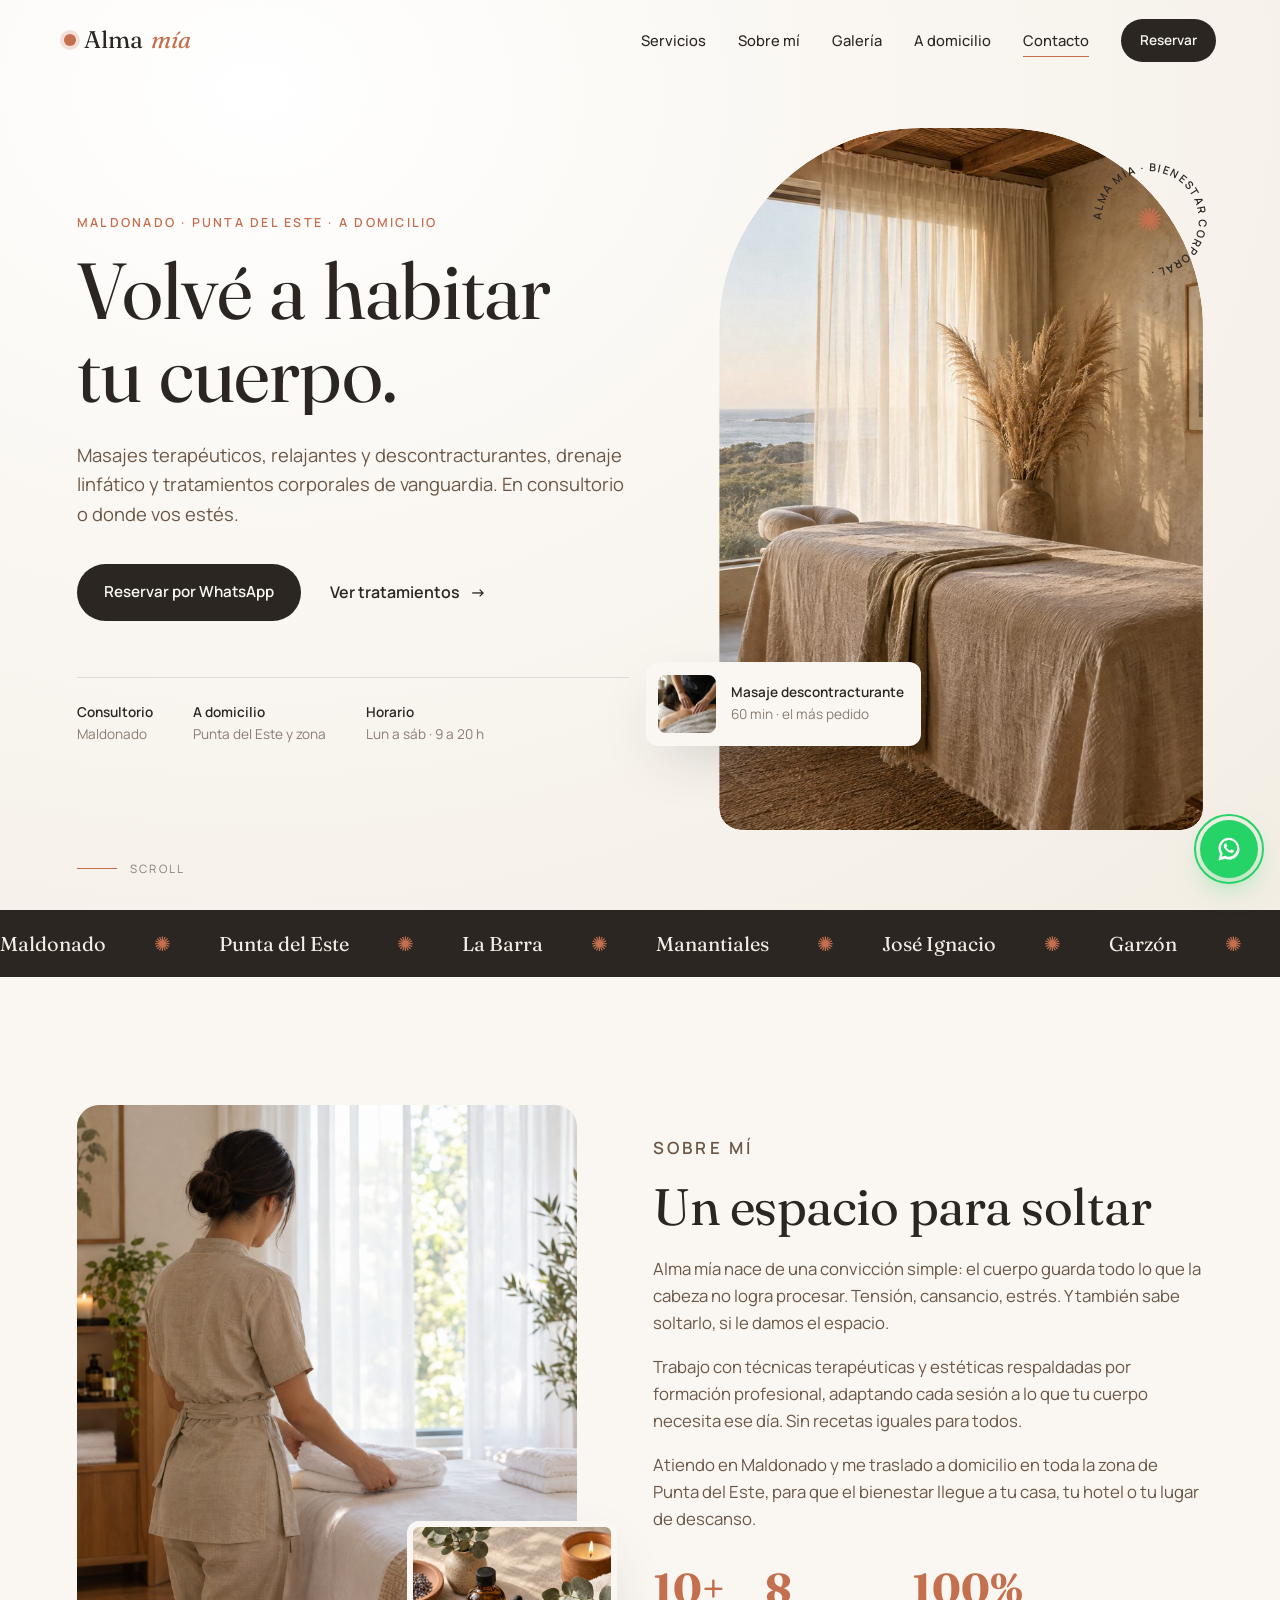
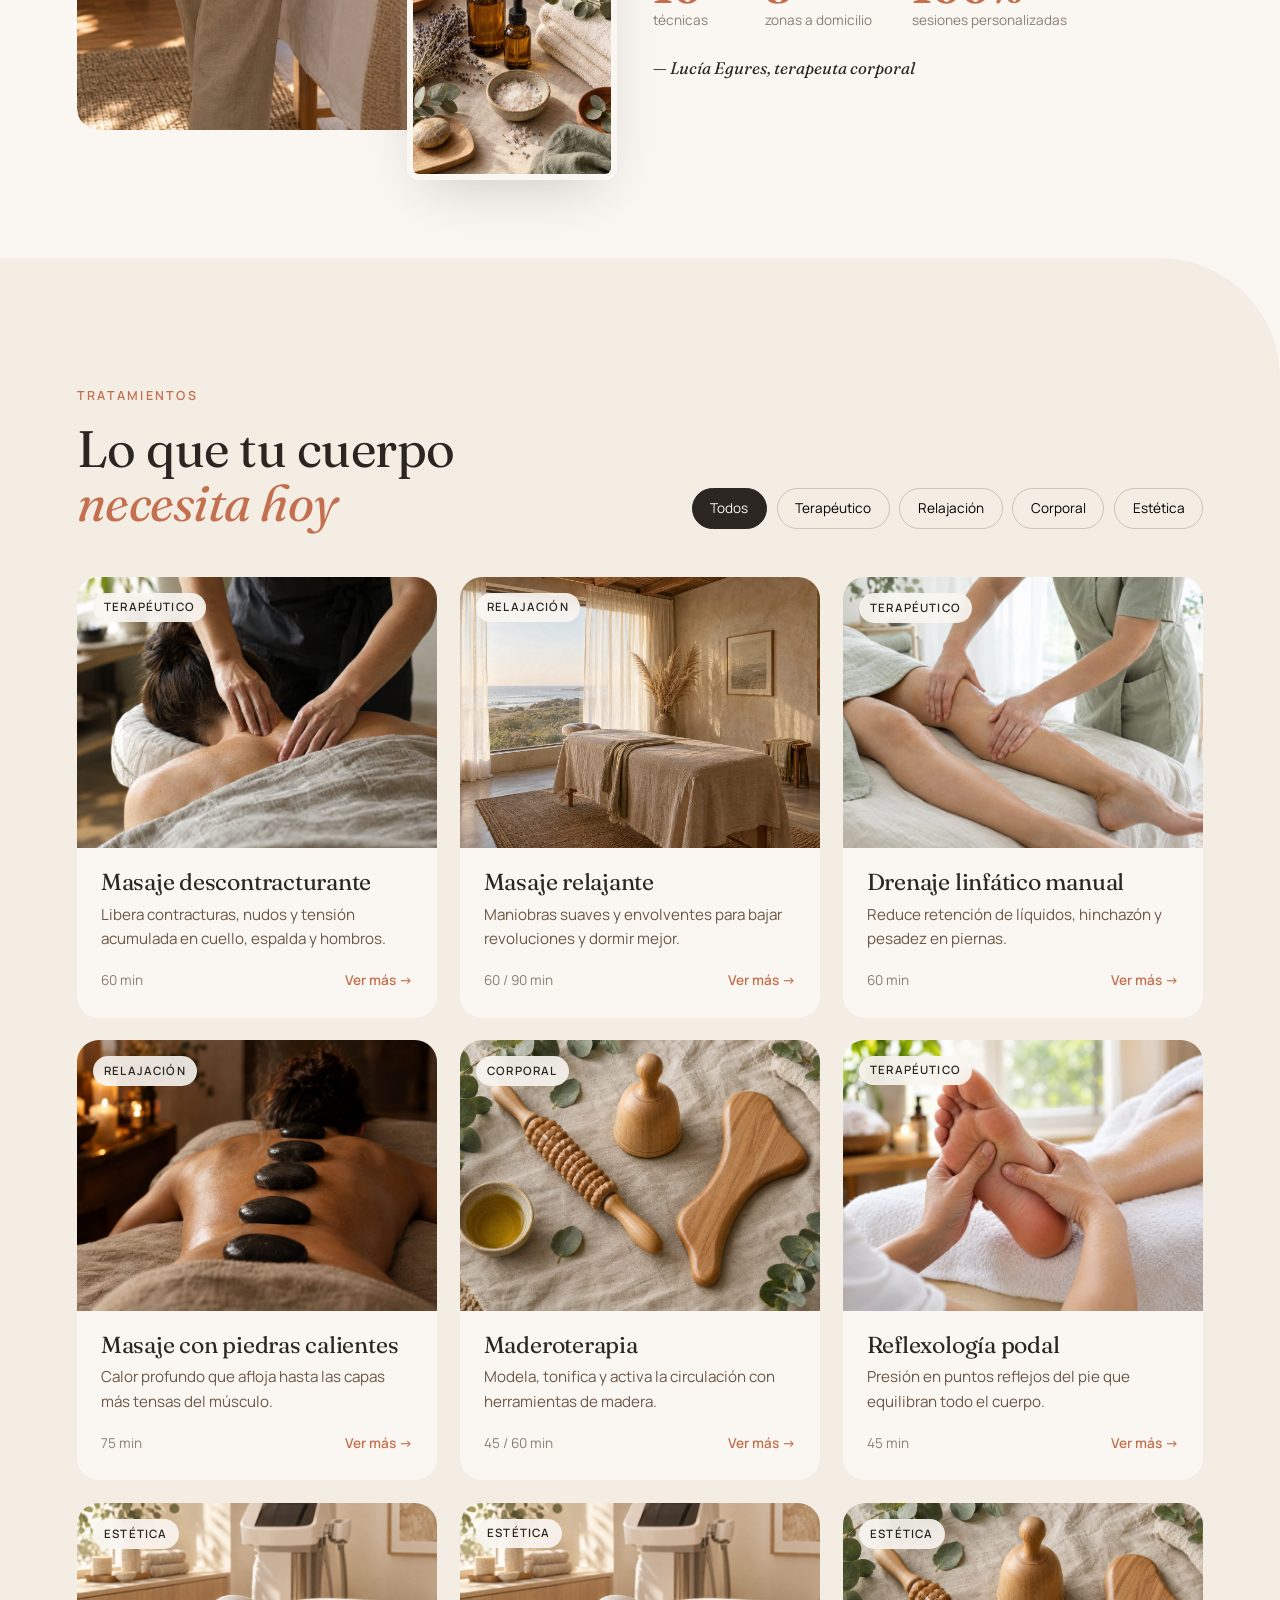
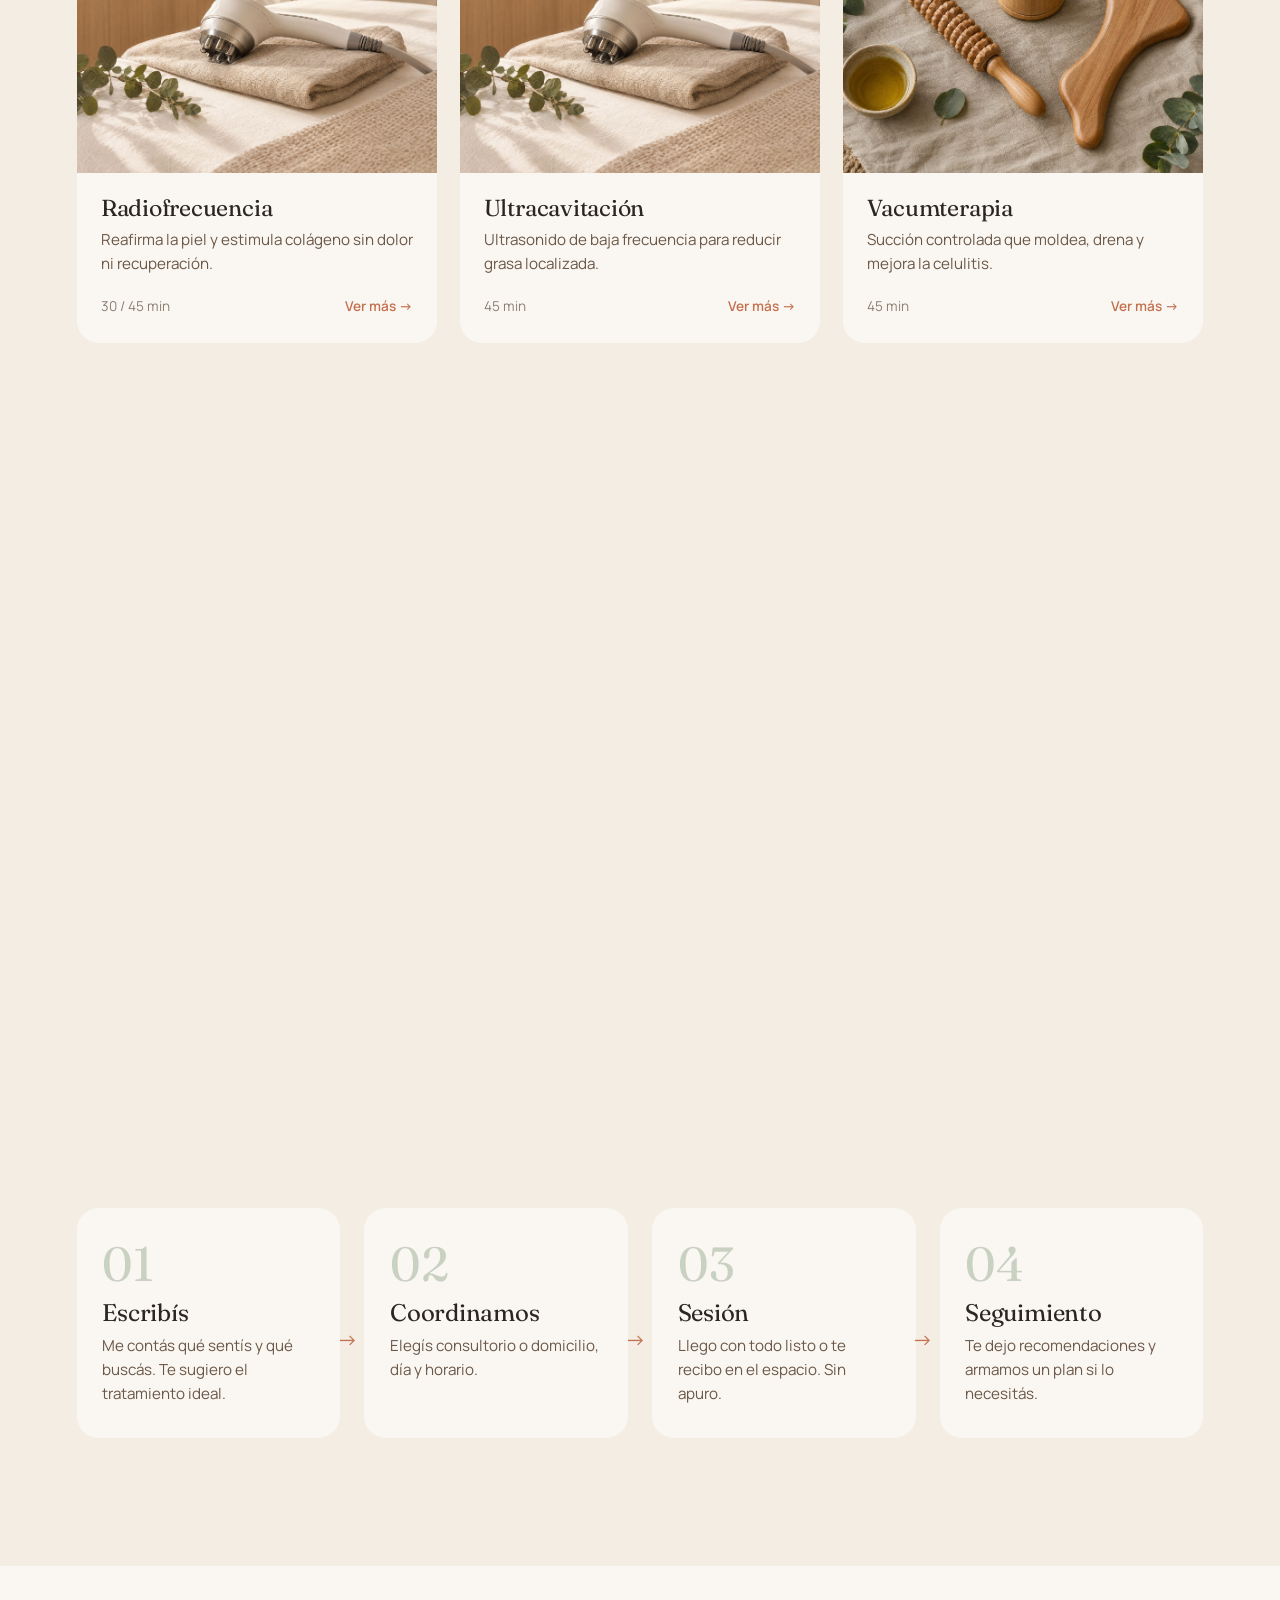
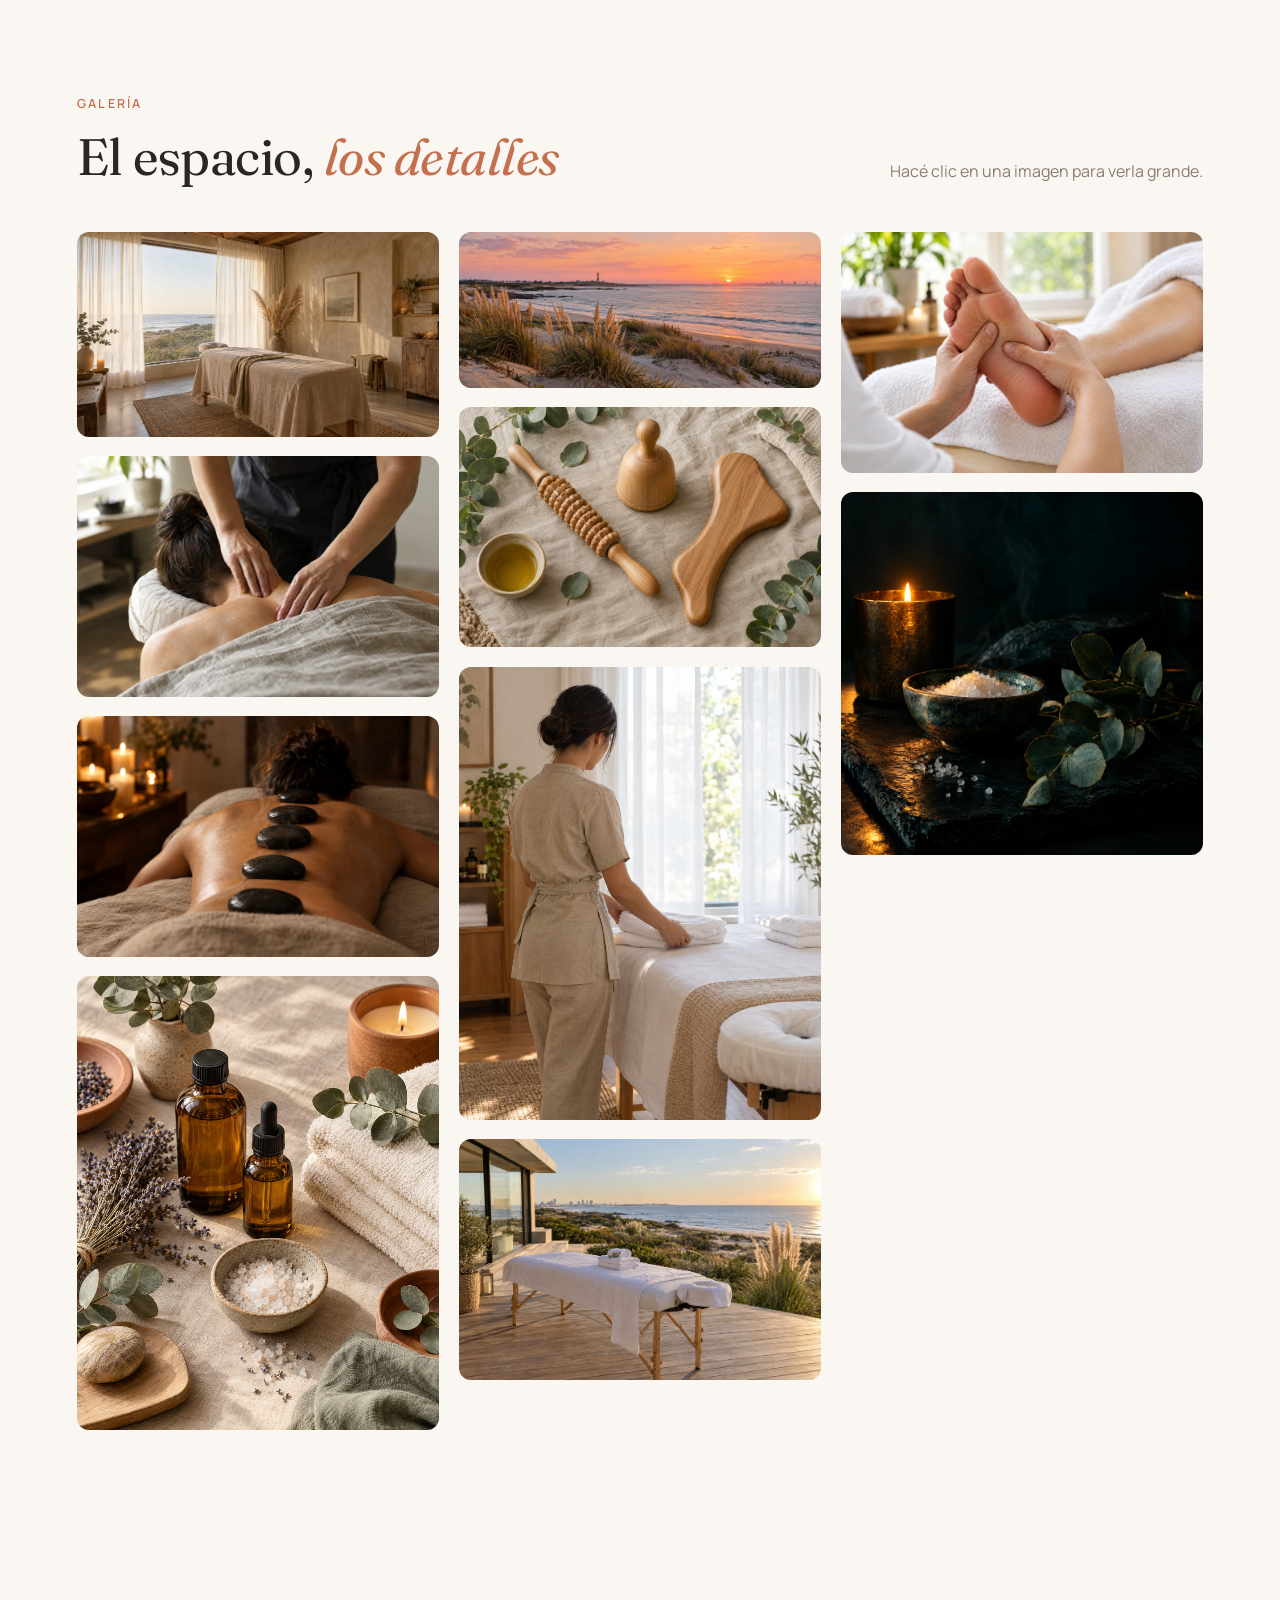
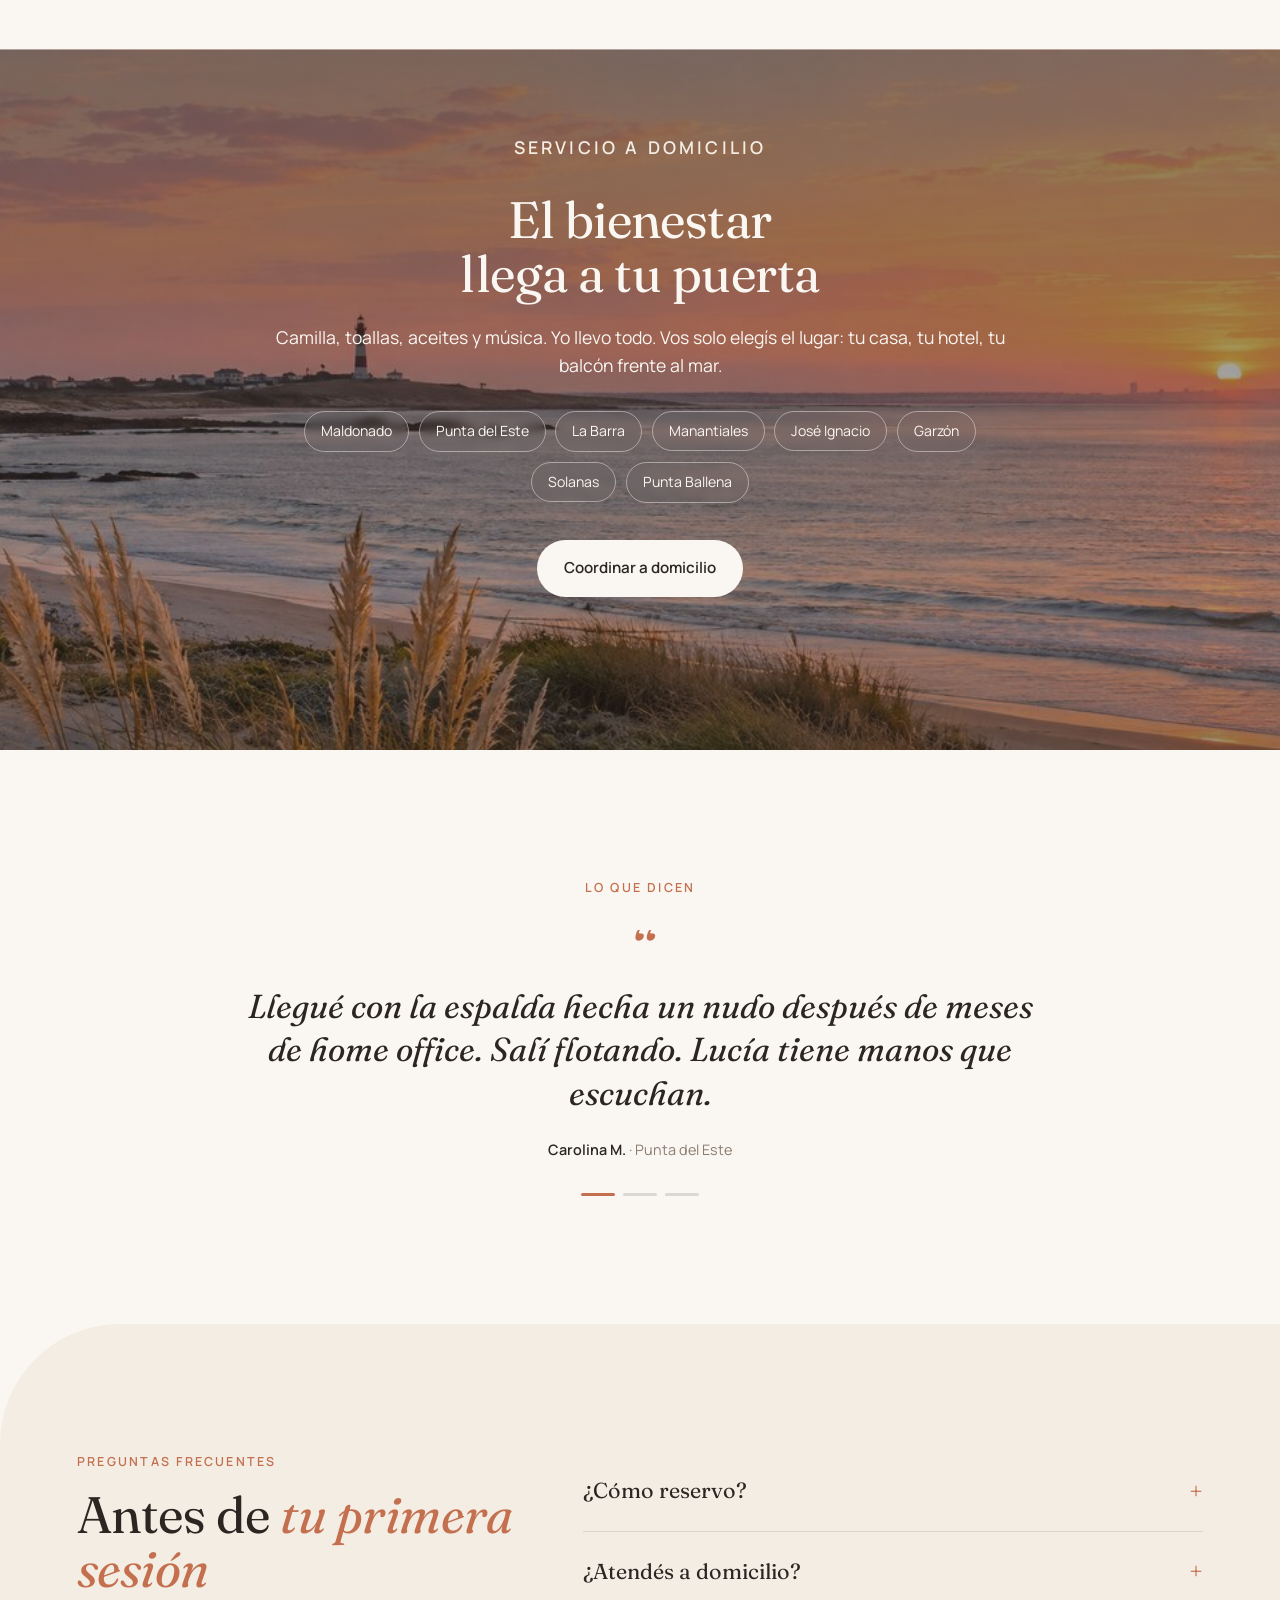
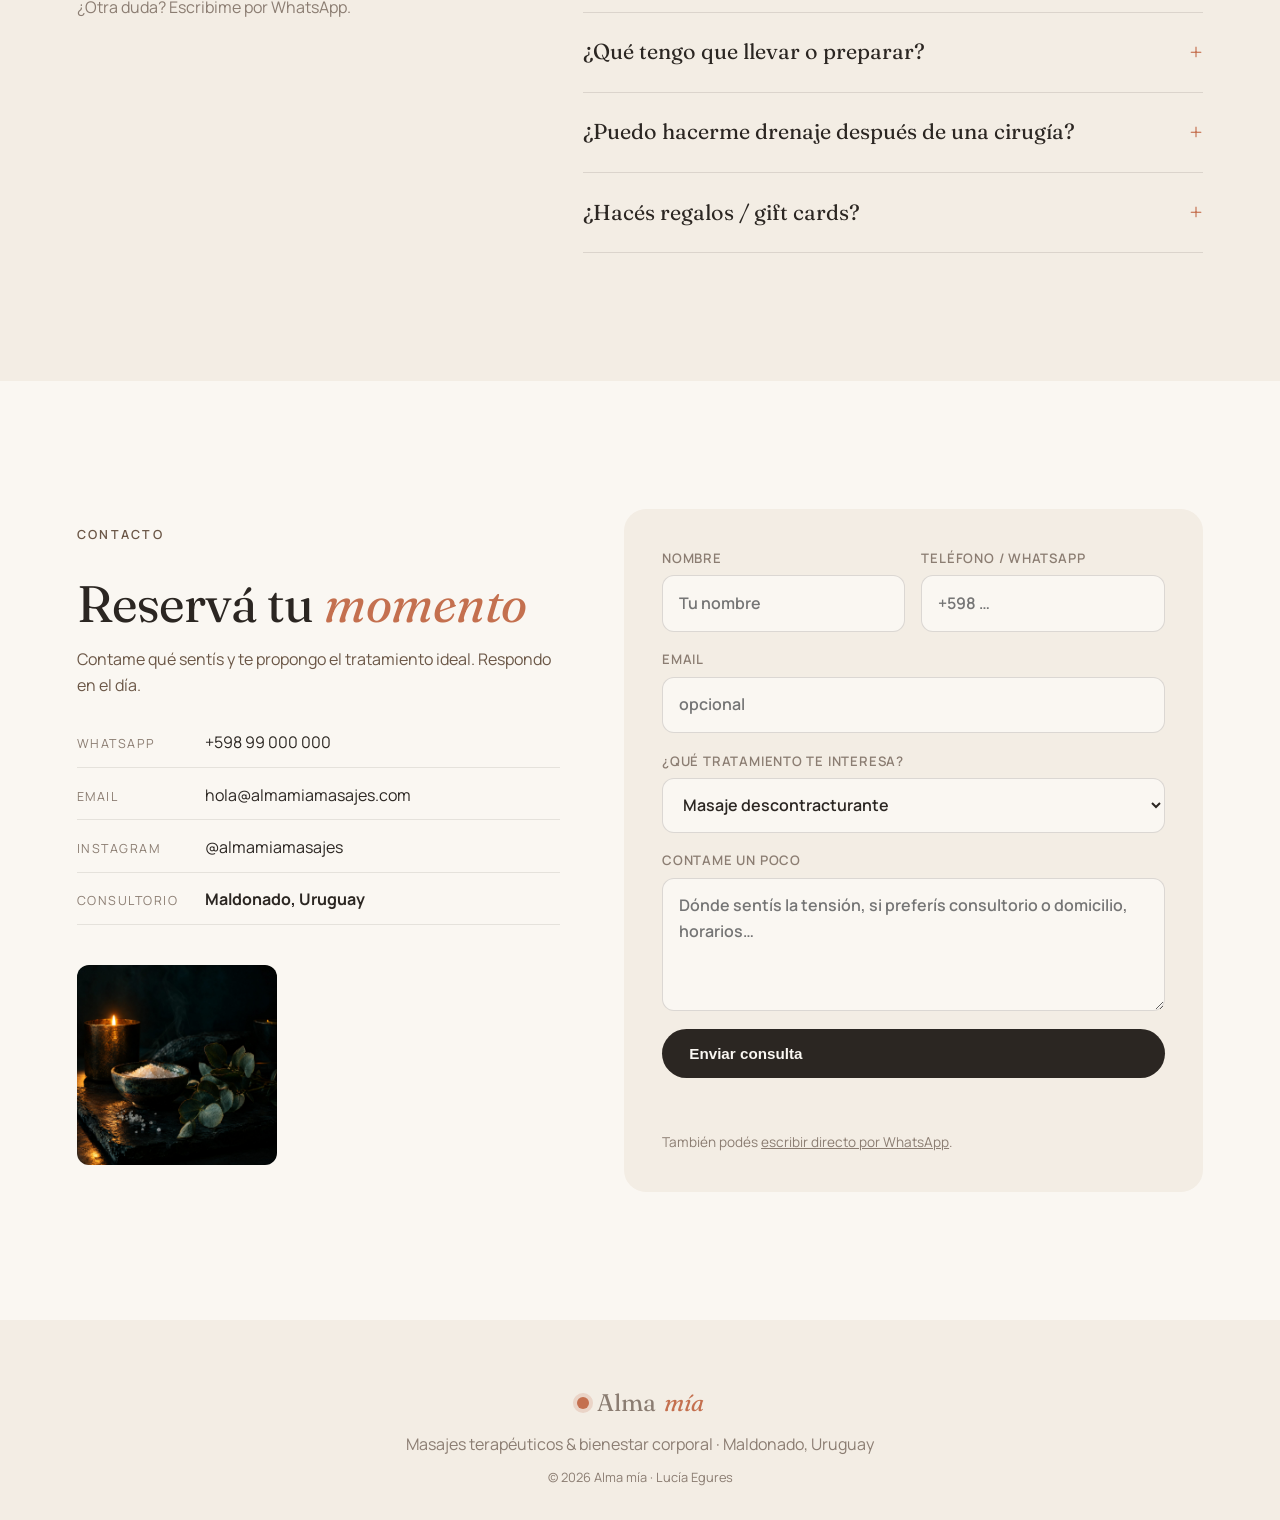
==== commit bb170ecf: "v2, v3, v4, selector de versiones, GSAP local y análisis de hosting Co-Authored-By: Claude Fable 5.1" ====
--- a/v1/index.html
+++ b/v1/index.html
@@ -53,7 +53,7 @@
       <div><b>Masaje descontracturante</b><span>60 min · el más pedido</span></div>
     </div>
     <div class="hero-badge" data-parallax="0.2">
-      <svg viewBox="0 0 100 100"><path id="circ" d="M50,50 m-38,0 a38,38 0 1,1 76,0 a38,38 0 1,1 -76,0" fill="none"/><text><textPath href="#circ">bienestar corporal · maldonado · punta del este · </textPath></text></svg>
+      <svg viewBox="0 0 100 100"><path id="circ" d="M50,50 m-38,0 a38,38 0 1,1 76,0 a38,38 0 1,1 -76,0" fill="none"/><text><textPath href="#circ">alma mía · bienestar corporal · </textPath></text></svg>
       <span>✺</span>
     </div>
   </div>
--- a/v1/style.css
+++ b/v1/style.css
@@ -81,7 +81,7 @@
 @keyframes floaty{0%,100%{translate:0 0}50%{translate:0 -10px}}
 .hero-badge{position:absolute;right:-2%;top:4%;width:128px;height:128px;display:grid;place-items:center}
 .hero-badge svg{position:absolute;inset:0;animation:spin 18s linear infinite;fill:var(--ink)}
-.hero-badge text{font-size:11.5px;letter-spacing:.2em;text-transform:uppercase;font-family:var(--sans);font-weight:600}
+.hero-badge text{font-size:8.5px;letter-spacing:.15em;text-transform:uppercase;font-family:var(--sans);font-weight:600}
 .hero-badge span{font-size:2rem;color:var(--terra)}
 @keyframes spin{to{transform:rotate(360deg)}}
 .scroll-hint{position:absolute;left:clamp(1.25rem,6vw,7rem);bottom:2rem;font-size:.72rem;letter-spacing:.2em;text-transform:uppercase;color:var(--muted);display:flex;align-items:center;gap:.8rem}
@@ -246,8 +246,8 @@
   .services,.faq{border-radius:0 60px 0 0}
 }
 @media (max-width:720px){
-  .menu{position:fixed;inset:0;background:var(--cream);flex-direction:column;justify-content:center;font-size:1.5rem;font-family:var(--serif);transform:translateY(-100%);transition:transform .5s var(--ease);z-index:-1}
-  .menu.open{transform:none}
+  .menu{position:fixed;inset:0;background:var(--cream);flex-direction:column;justify-content:center;font-size:1.5rem;font-family:var(--serif);transform:translateY(-110%);visibility:hidden;transition:transform .5s var(--ease),visibility 0s .5s;z-index:-1}
+  .menu.open{transform:none;visibility:visible;transition:transform .5s var(--ease),visibility 0s}
   .burger{display:flex}
   .nav{background:rgba(250,247,242,.85);backdrop-filter:blur(14px)}
   .hero-meta{gap:1.4rem}
@@ -256,6 +256,9 @@
   .modal-box{grid-template-columns:1fr;overflow:auto}
   .modal-box img{max-height:220px}
   .masonry{columns:1}
+  .steps{grid-template-columns:1fr}
+  .hero-visual{height:78vw}
+  .hero-img{inset:0}
   .scroll-hint{display:none}
   .form{padding:1.5rem}
 }
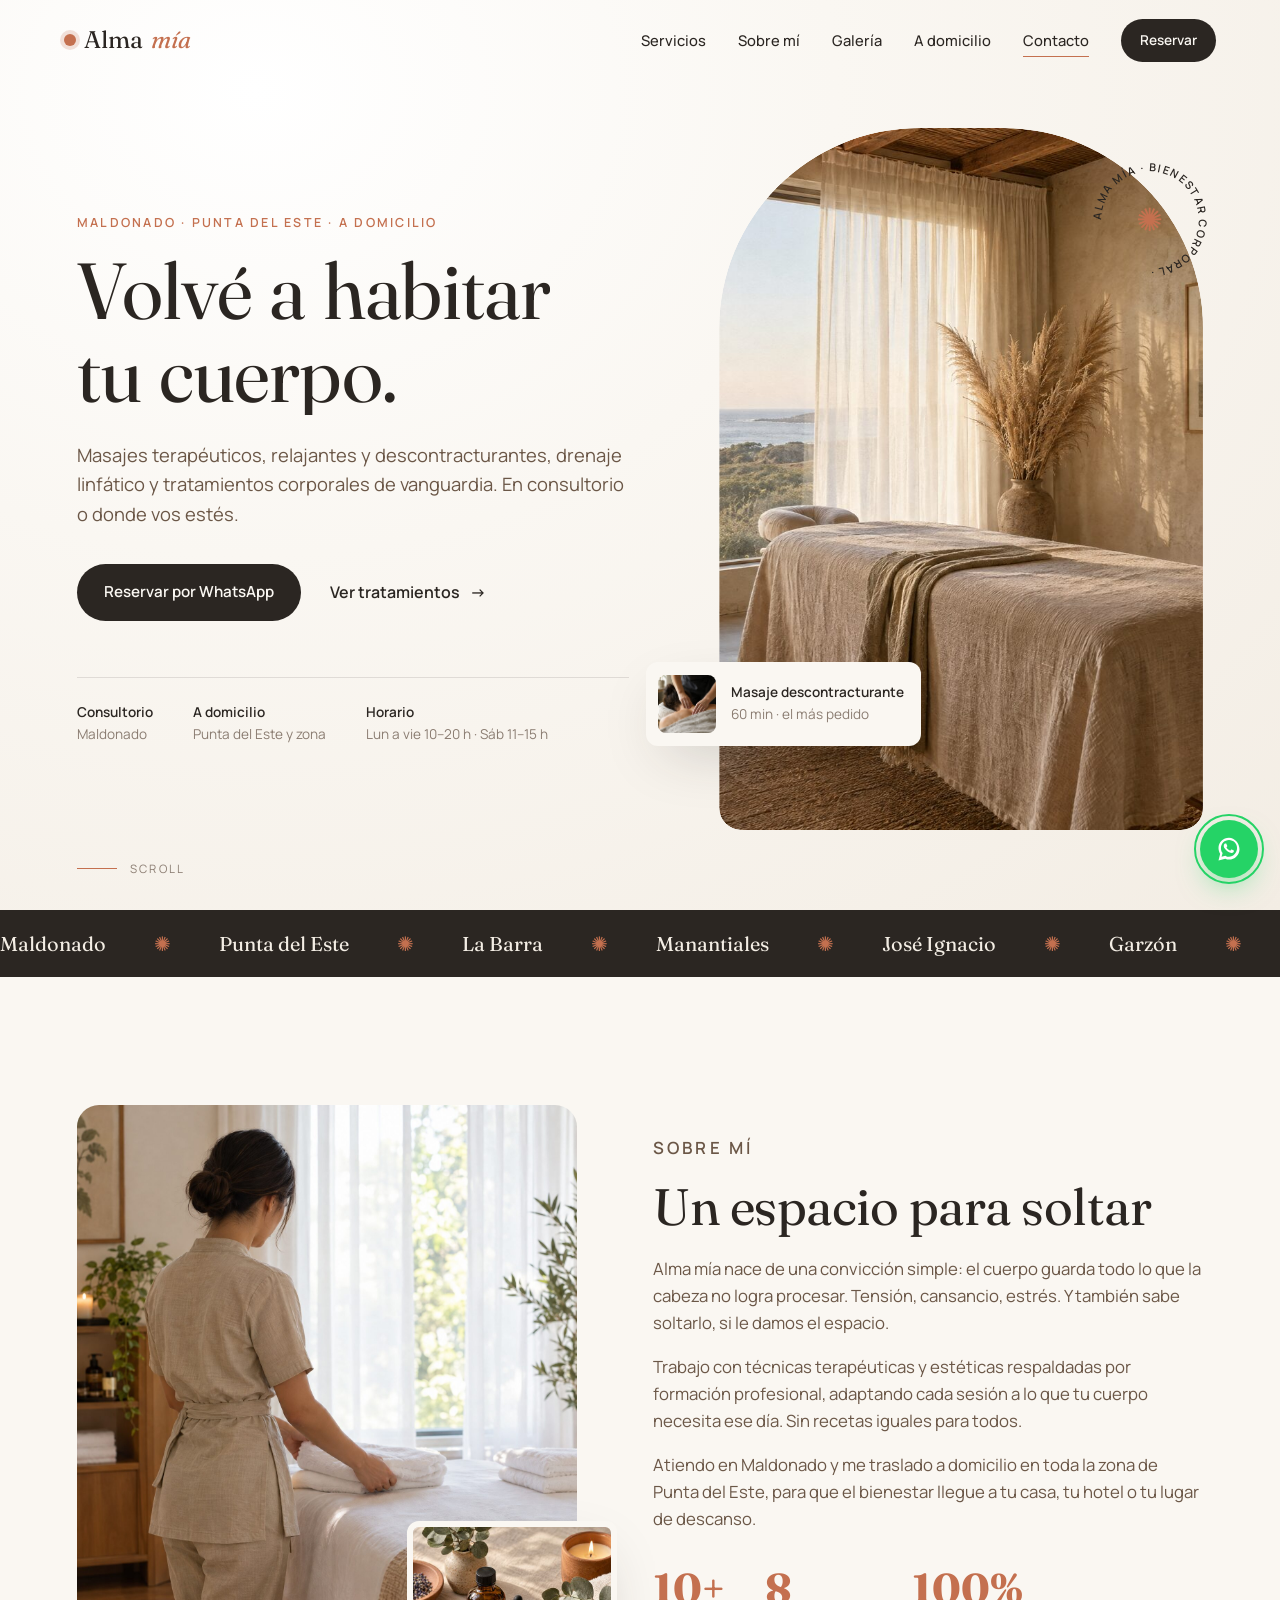
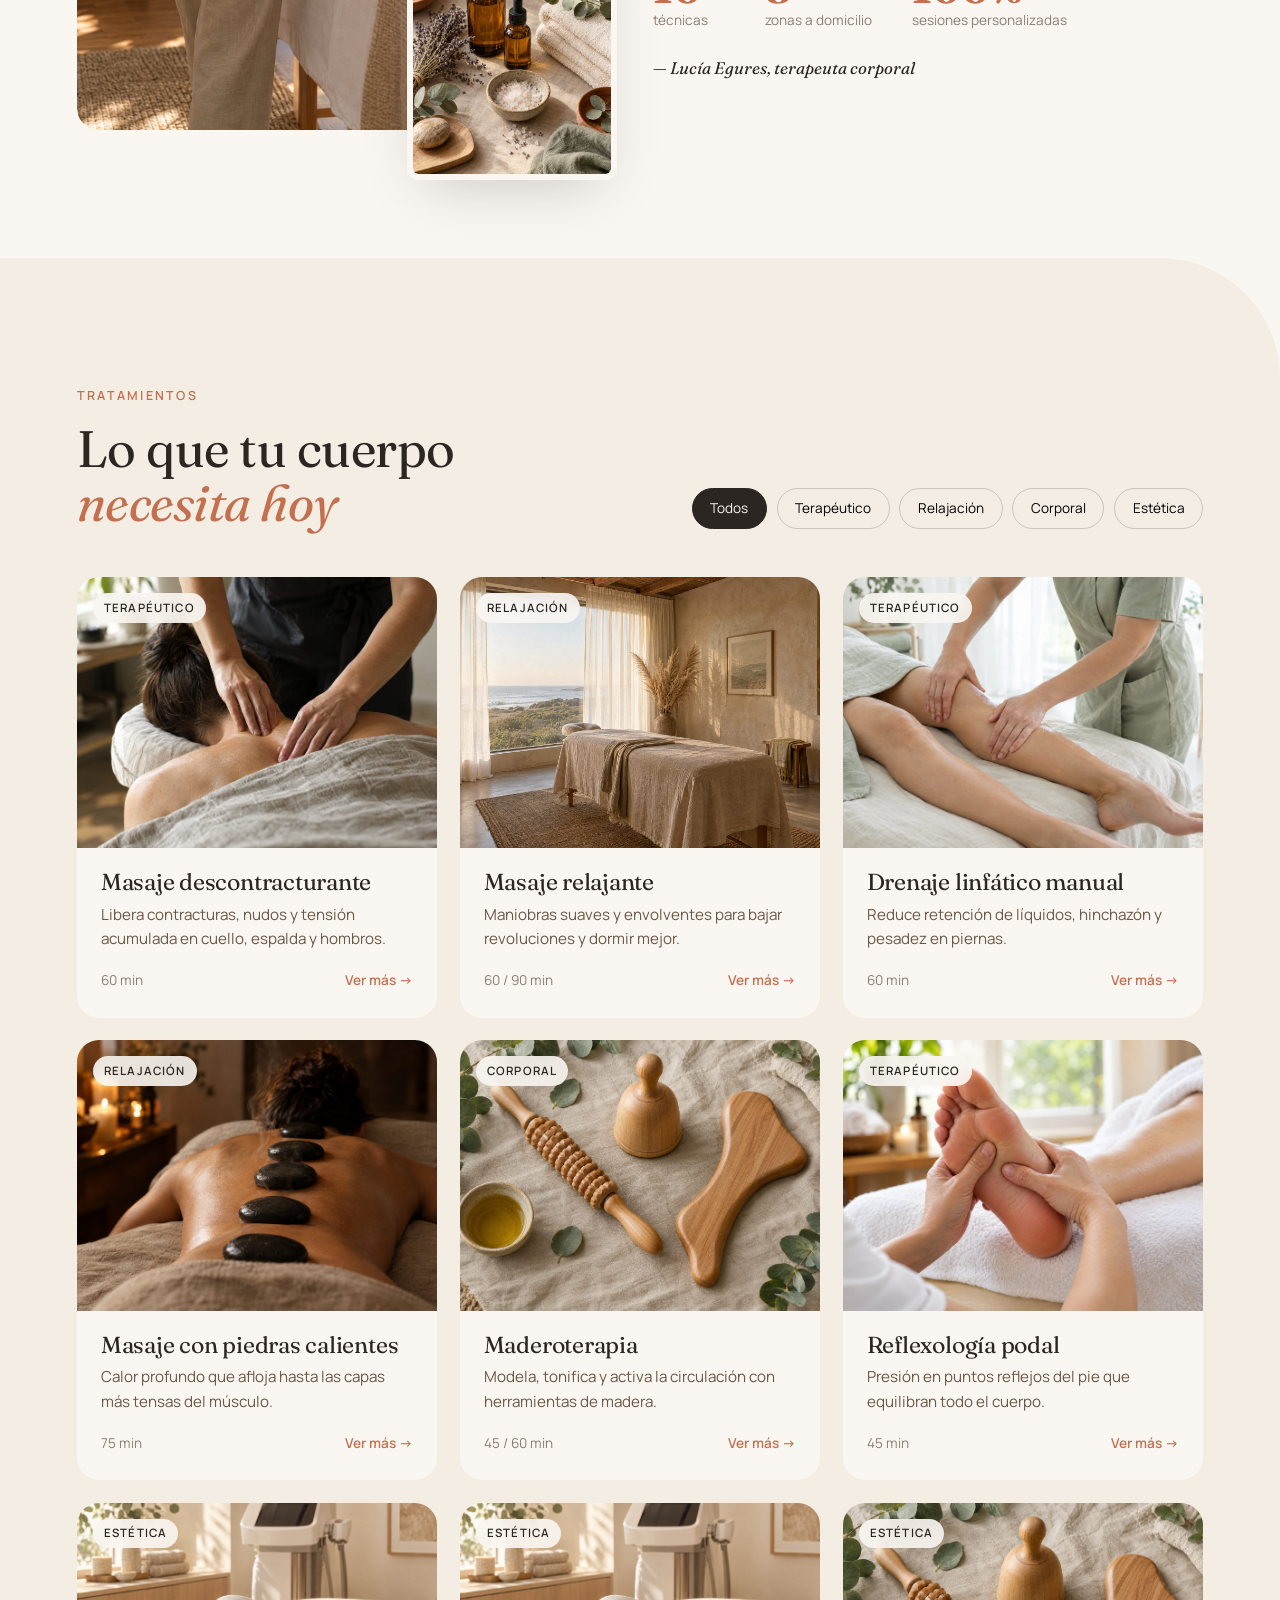
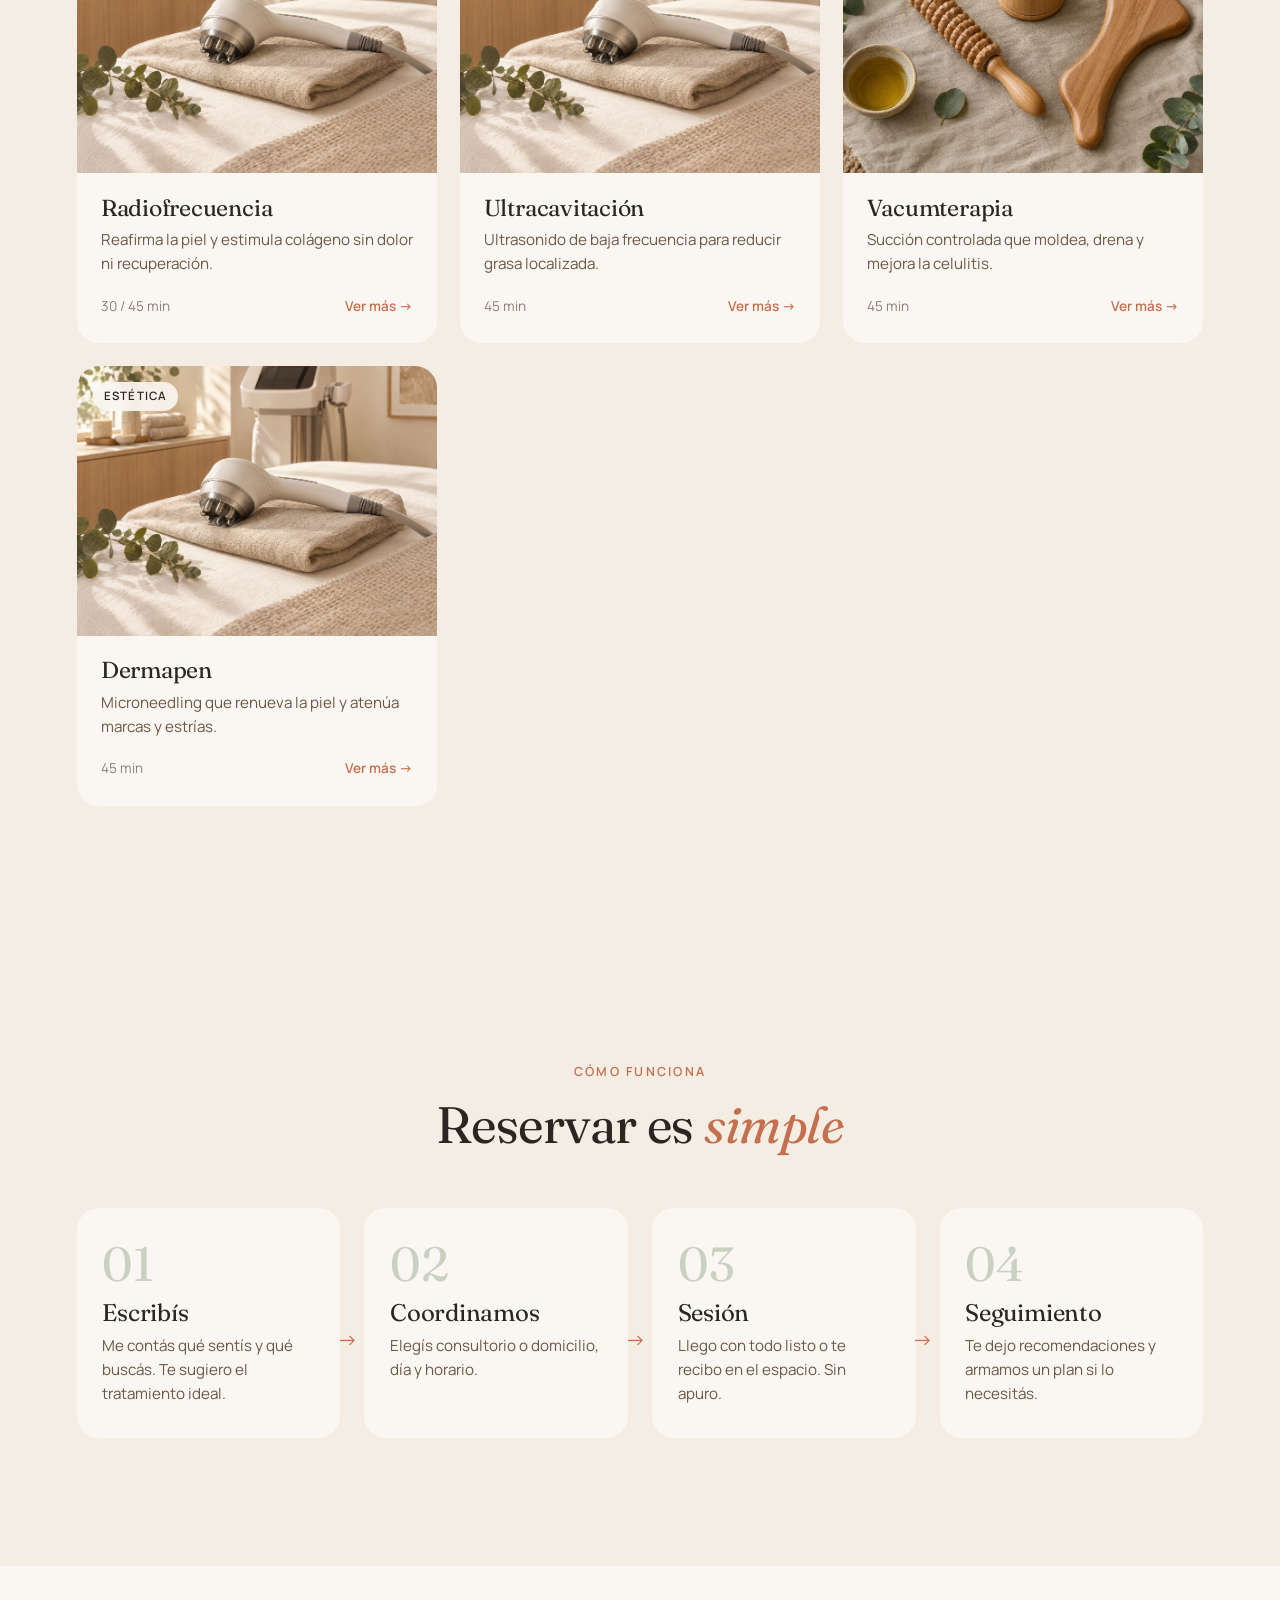
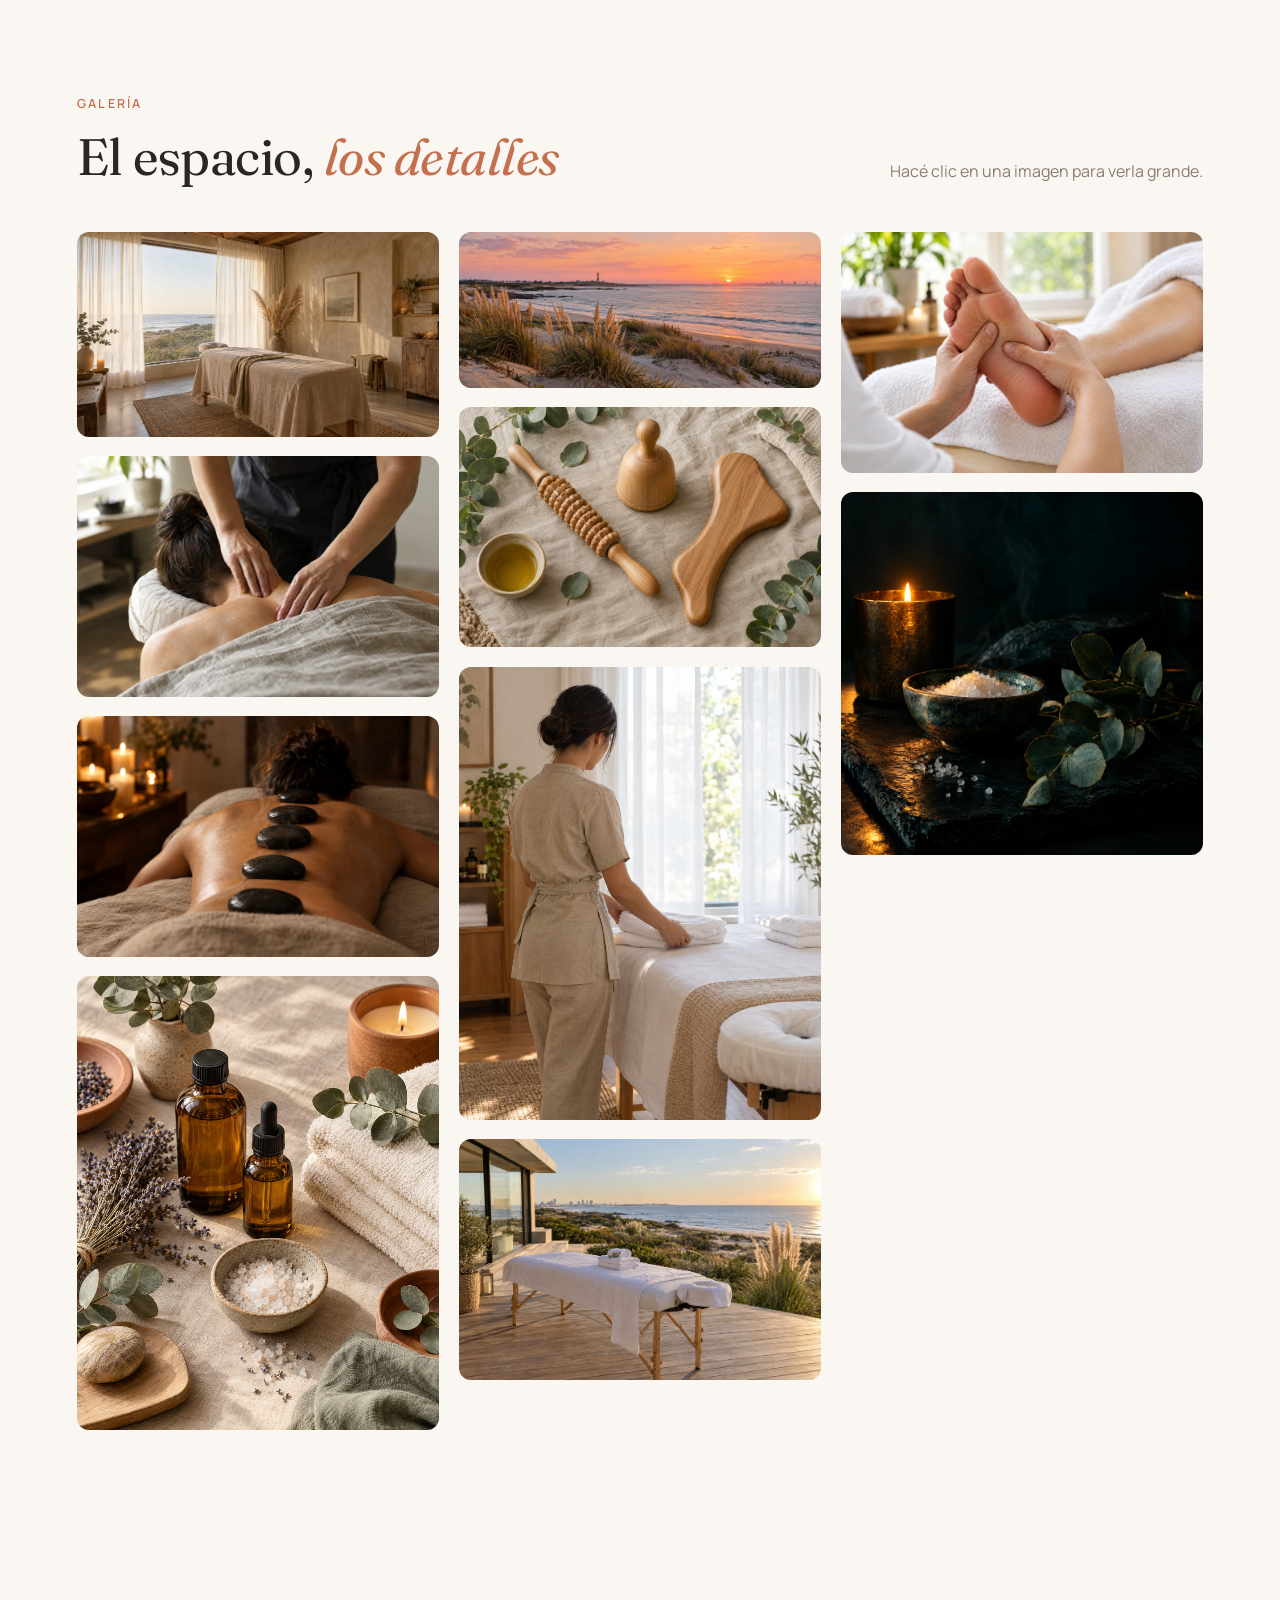
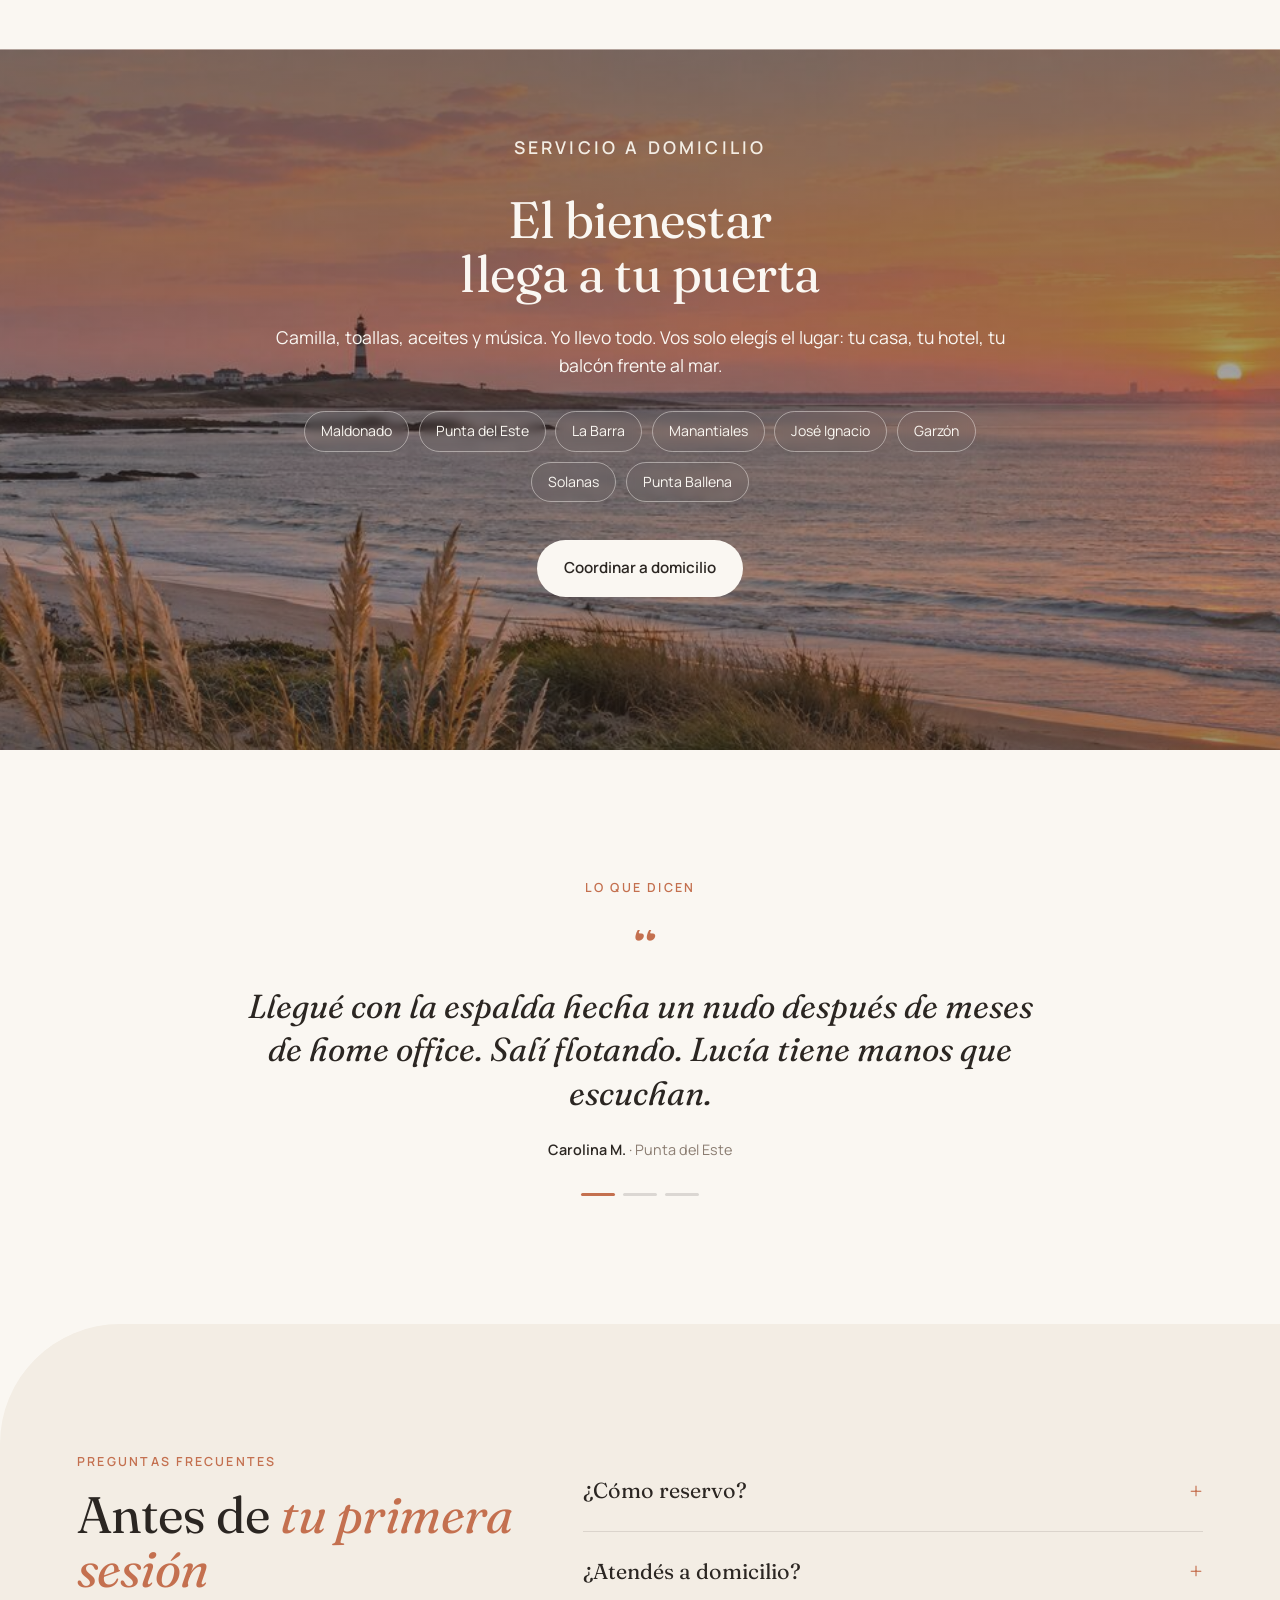
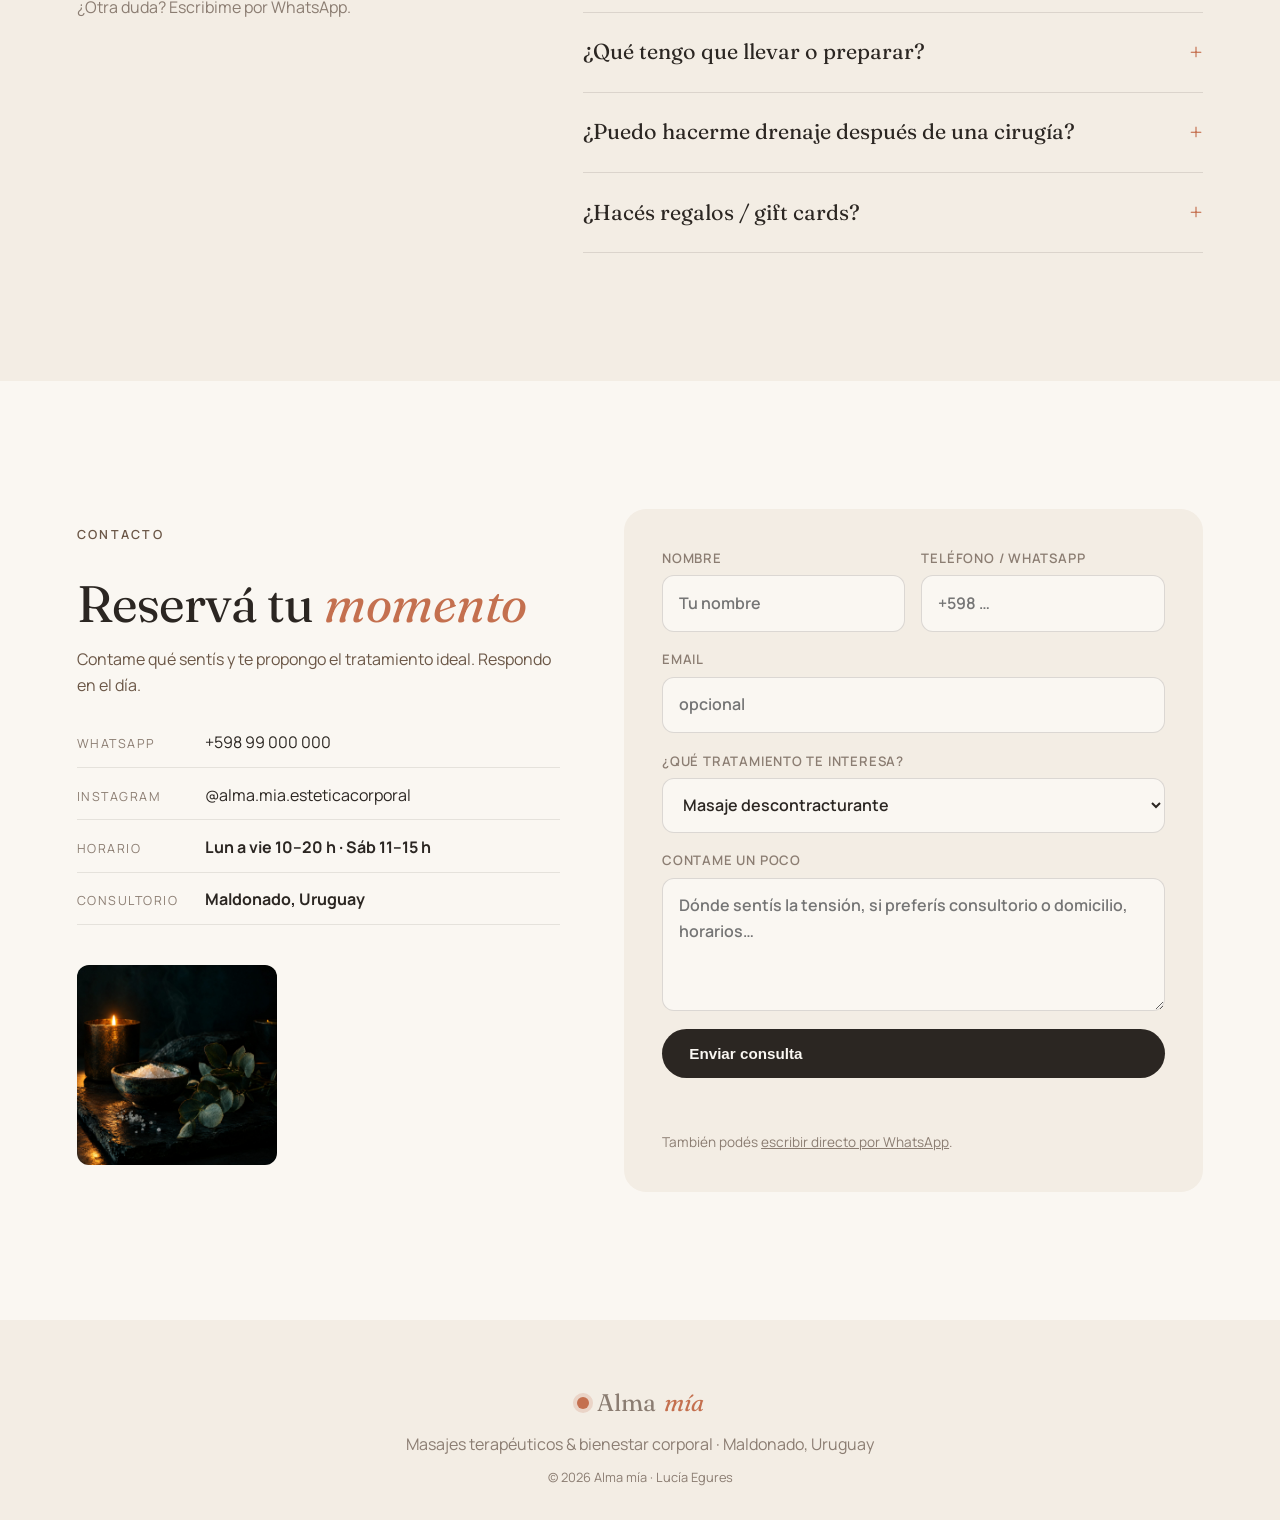
==== commit 9ad8ed23: "Contacto: solo Instagram y WhatsApp, horario real, sin email Co-Authored-By: Claude Fable 5.1 <norep" ====
--- a/v1/index.html
+++ b/v1/index.html
@@ -43,7 +43,7 @@
     <div class="hero-meta" data-reveal data-delay="700">
       <div><strong>Consultorio</strong><span>Maldonado</span></div>
       <div><strong>A domicilio</strong><span>Punta del Este y zona</span></div>
-      <div><strong>Horario</strong><span>Lun a sáb · 9 a 20 h</span></div>
+      <div><strong>Horario</strong><span>Lun a vie 10–20 h · Sáb 11–15 h</span></div>
     </div>
   </div>
   <div class="hero-visual">
@@ -148,8 +148,8 @@
     <p data-reveal>Contame qué sentís y te propongo el tratamiento ideal. Respondo en el día.</p>
     <ul class="contact-list" data-reveal>
       <li><span>WhatsApp</span><a data-tel></a></li>
-      <li><span>Email</span><a data-mail></a></li>
-      <li><span>Instagram</span><a data-ig>@almamiamasajes</a></li>
+      <li><span>Instagram</span><a data-ig>@alma.mia.esteticacorporal</a></li>
+      <li><span>Horario</span><b>Lun a vie 10–20 h · Sáb 11–15 h</b></li>
       <li><span>Consultorio</span><b>Maldonado, Uruguay</b></li>
     </ul>
     <img class="contact-img" src="../assets/img/candle.jpg" alt="" data-reveal>
